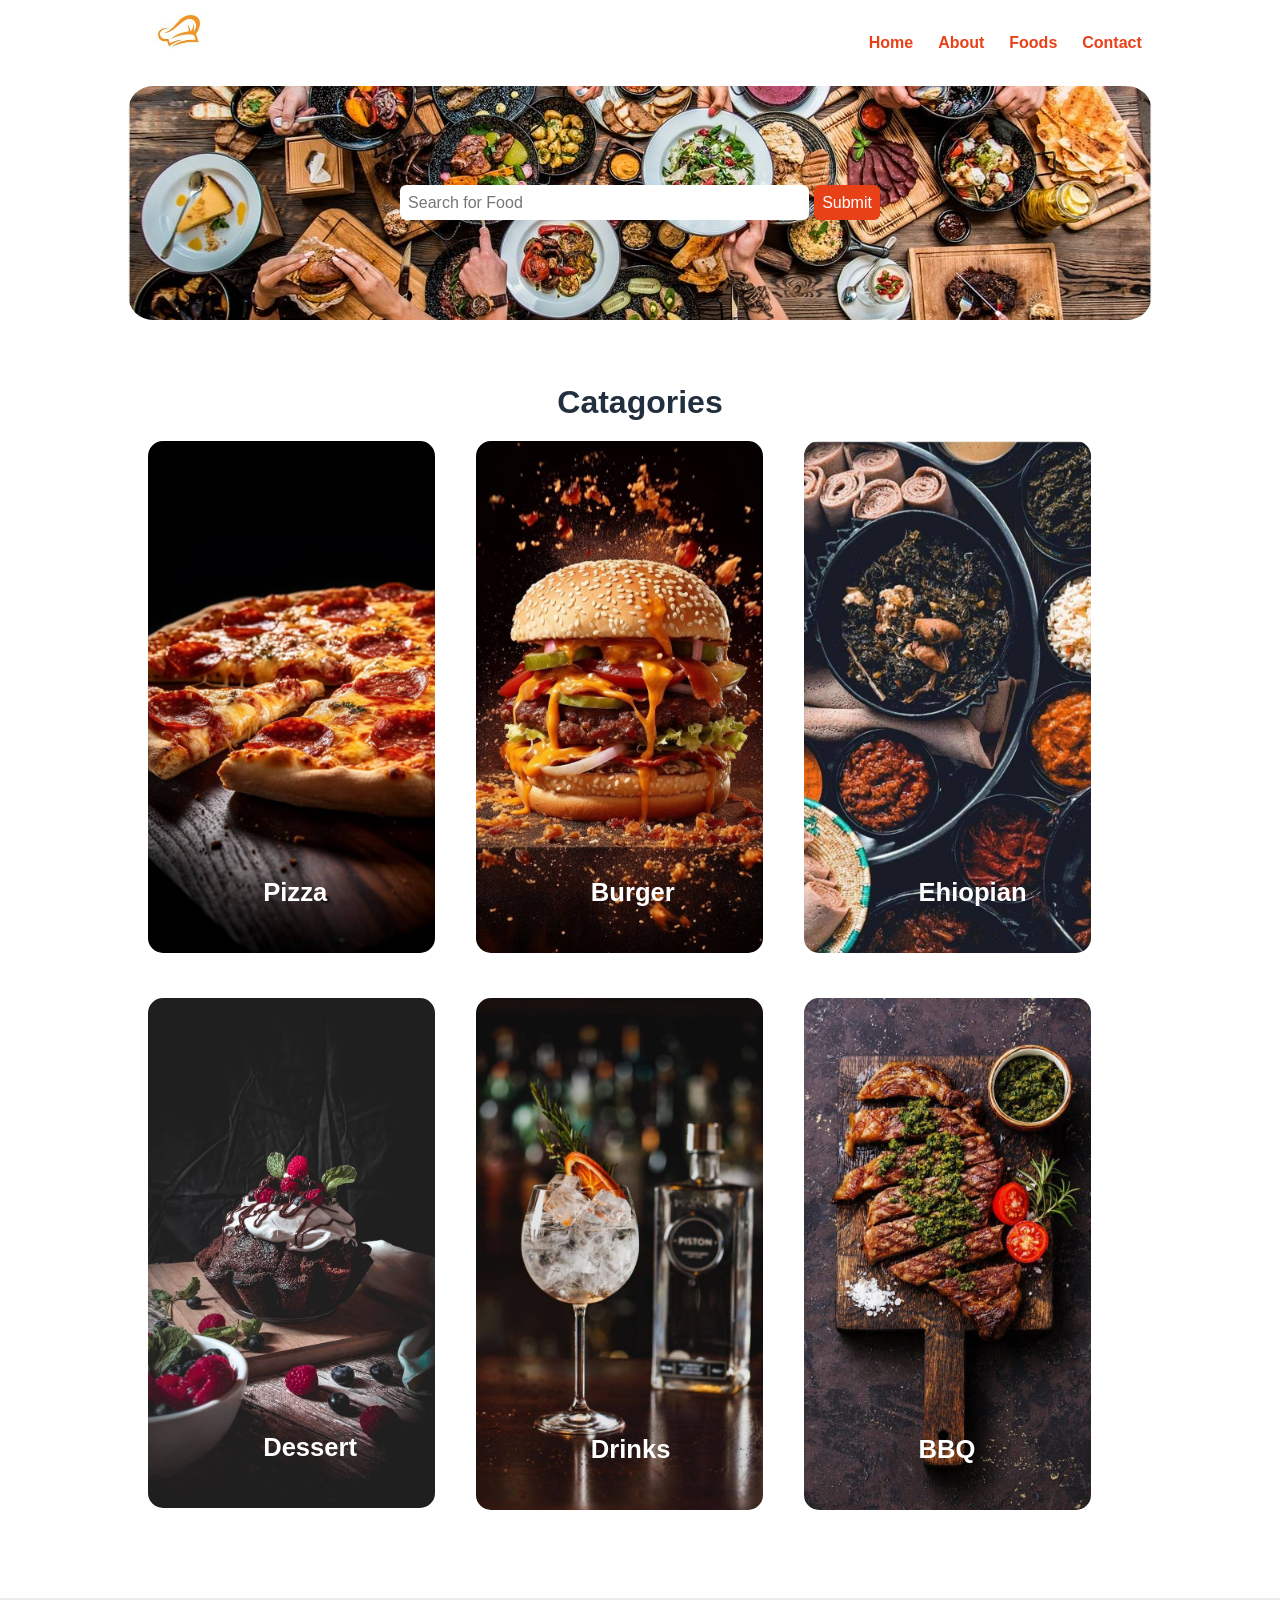
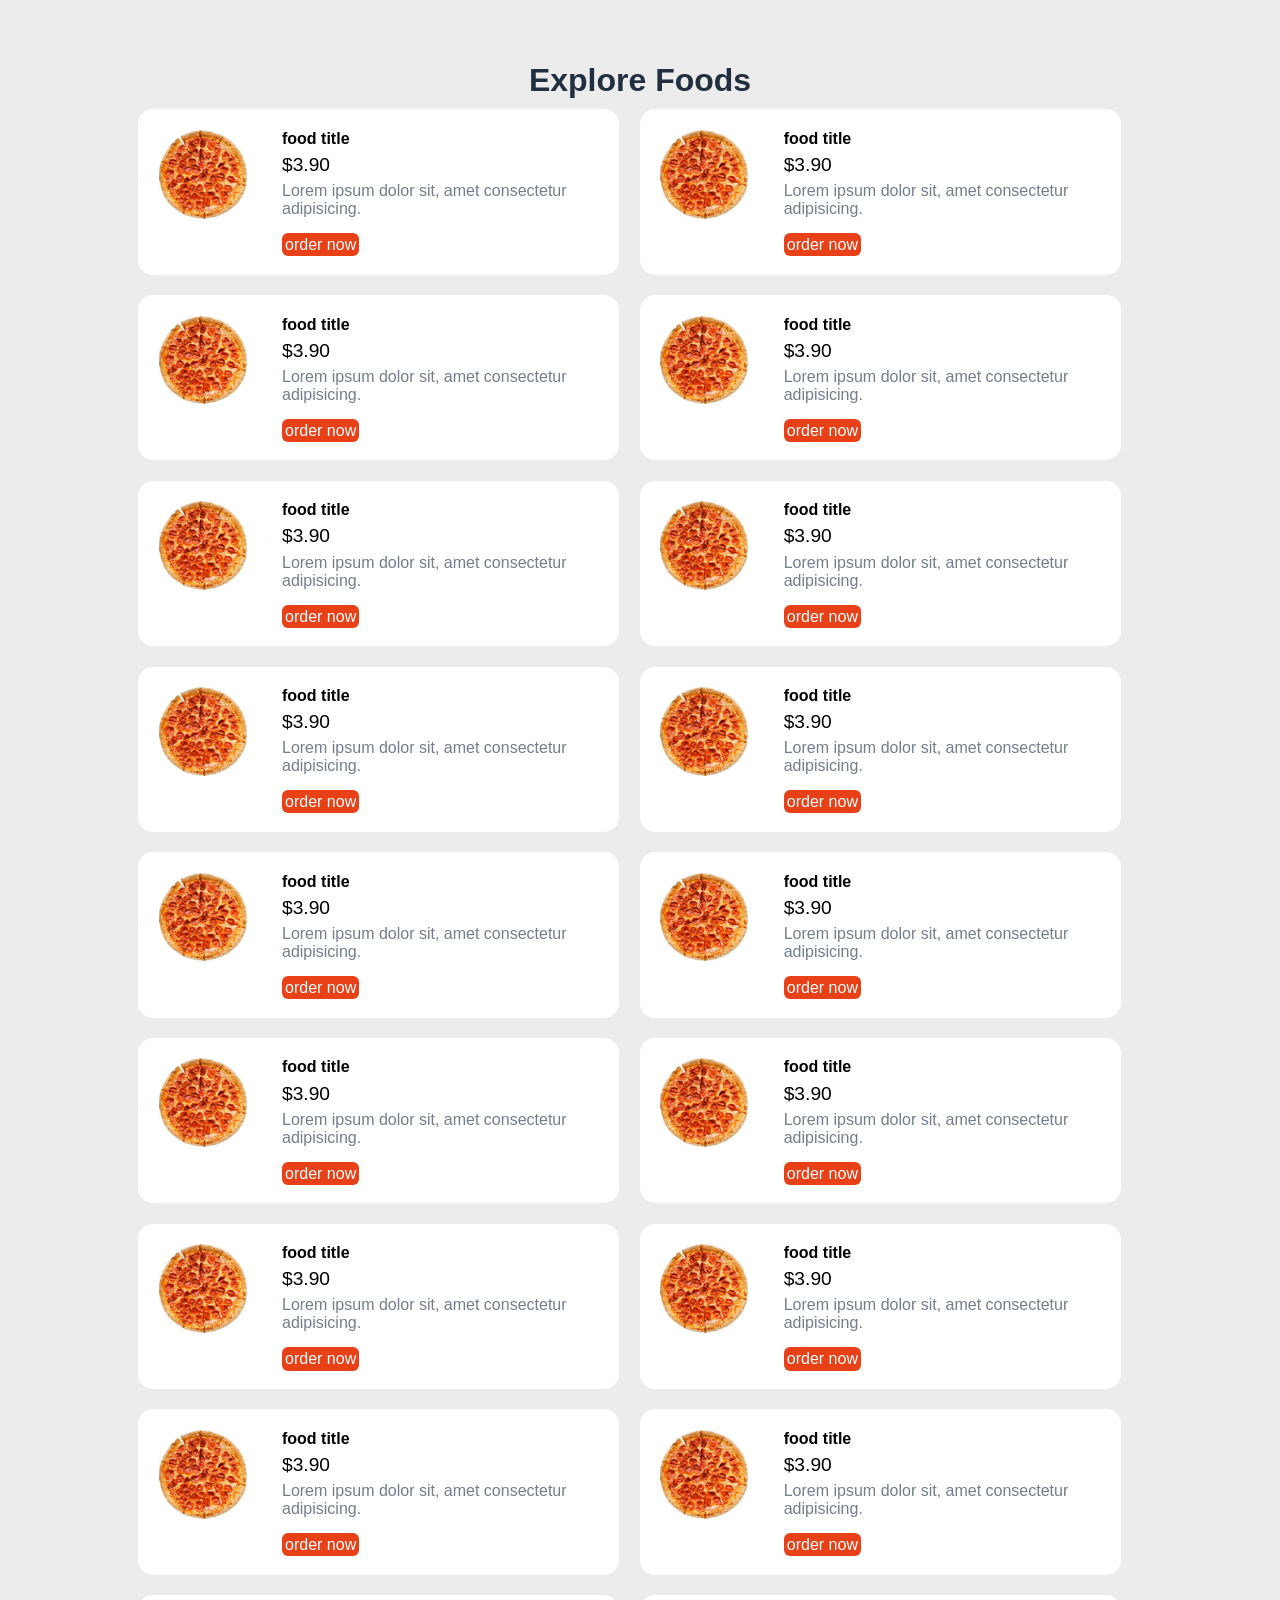
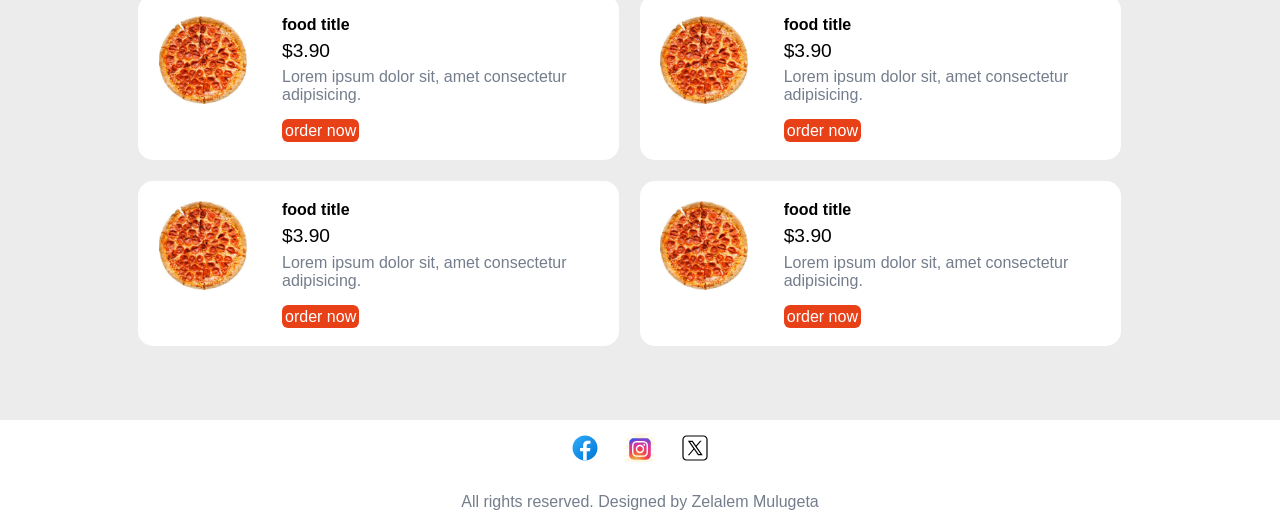
==== index.html @ 49b78ccd "renamed update" ====
<!DOCTYPE html>
<html lang="en">
<head>
  <meta charset="UTF-8">
  <meta name="viewport" content="width=device-width, initial-scale=1.0">
  <title>Restuarant website</title>
  <link rel="stylesheet" href="style.css">
</head>
<body>
  <!--Navbar section stars here-->
    <section class="Navbar">
      <div class="container">
        <div class="logo">
          <img src="images/logo-new.jpg" alt="Restuarant logo" class="img-responsive">
        </div>
        <div class="menu text-right">
          <ul class="ul">
            <li>
              <a href="#">Home</a>
            </li>
            <li>
              <a href="#">About</a>
            </li>
            <li>
              <a href="#">Foods</a>
            </li>
            <li>
              <a href="#">Contact</a>
            </li>
          </ul>
        </div>

        <div class="clear-fix"></div>
      </div>
    </section>
  <!--Navbar section ends here-->




  <!--food search section starts here-->
    <section class="food-search text-center">
      <div class="container"> 
        <form action="">
          <input type="search" name="search" placeholder="Search for Food">
          <input type="submit" name="submit" placeholder="search" class="btn btn-primary">
        </form>
      </div>
    </section>
  <!--food search section ends here-->




  <!--catagories section starts here-->
    <section class="catagories">
      <div class="container">
        <h2 class="text-center">Catagories</h2>
        
        <div class="box-3 float-container">
          <img src="/images/cata-pizza4.jpg" alt="pizza" class="img-responsive img-curve">

          <h3 class="float-text text-white">Pizza</h3>
        </div>

        <div class="box-3 float-container">
          <img src="/images/cata-burger1.jpg" alt="pizza" class="img-responsive img-curve">

          <h3 class="float-text text-white">Burger</h3>
        </div>

        <div class="box-3 float-container">
          <img src="/images/cata-habesha3.jpg" alt="pizza" class="img-responsive img-curve">

          <h3 class="float-text text-white">Ehiopian</h3>
        </div>
        <div class="box-3 float-container">
          <img src="/images/cata-dessert.jpg" alt="pizza" class="img-responsive img-curve">

          <h3 class="float-text text-white">Dessert</h3>
        </div>

        <div class="box-3 float-container">
          <img src="/images/cata-drink4.jpg" alt="pizza" class="img-responsive img-curve">

          <h3 class="float-text text-white">Drinks</h3>
        </div>

        <div class="box-3 float-container">
          <img src="/images/cata-grilled.jpg" alt="pizza" class="img-responsive img-curve">

          <h3 class="float-text text-white">BBQ</h3>
        </div>


        <div class="clear-fix"></div>

      </div>
    </section>
  <!--catagories section ends here-->  
 



  <!--food menu section starts here-->
    <section class="food-menu">
      <div class="container">
        <h2 class="text-center">Explore Foods</h2>

        <div class="food-menu-box">
          <div class="food-menu-img">
            <img src="/images/menupizza1.jpg" alt="peparoni pizza" class="img-responsive img-curve">
          </div>

          <div class="food-menu-description">
            <h4>food title</h4>
            <p class="food-price">$3.90</p>
            <p class="food-detail">Lorem ipsum dolor sit, amet consectetur adipisicing.</p>
            <br>
            

            <a href="#" class="btn btn-primary">order now</a>
          </div>
          <div class="clear-fix"></div>
        </div>

        <div class="food-menu-box">
          <div class="food-menu-img">
            <img src="/images/menupizza1.jpg" alt="peparoni pizza" class="img-responsive img-curve">
          </div>

          <div class="food-menu-description">
            <h4>food title</h4>
            <p class="food-price">$3.90</p>
            <p class="food-detail">Lorem ipsum dolor sit, amet consectetur adipisicing.</p>
            <br>
            

            <a href="#" class="btn btn-primary">order now</a>
          </div>
          <div class="clear-fix"></div>
        </div>

        <div class="food-menu-box">
          <div class="food-menu-img">
            <img src="/images/menupizza1.jpg" alt="peparoni pizza" class="img-responsive img-curve">
          </div>

          <div class="food-menu-description">
            <h4>food title</h4>
            <p class="food-price">$3.90</p>
            <p class="food-detail">Lorem ipsum dolor sit, amet consectetur adipisicing.</p>
            <br>
            

            <a href="#" class="btn btn-primary">order now</a>
          </div>
          <div class="clear-fix"></div>
        </div>

        <div class="food-menu-box">
          <div class="food-menu-img">
            <img src="/images/menupizza1.jpg" alt="peparoni pizza" class="img-responsive img-curve">
          </div>

          <div class="food-menu-description">
            <h4>food title</h4>
            <p class="food-price">$3.90</p>
            <p class="food-detail">Lorem ipsum dolor sit, amet consectetur adipisicing.</p>
            <br>
            

            <a href="#" class="btn btn-primary">order now</a>
          </div>
          <div class="clear-fix"></div>
        </div>


        <div class="food-menu-box">
          <div class="food-menu-img">
            <img src="/images/menupizza1.jpg" alt="peparoni pizza" class="img-responsive img-curve">
          </div>

          <div class="food-menu-description">
            <h4>food title</h4>
            <p class="food-price">$3.90</p>
            <p class="food-detail">Lorem ipsum dolor sit, amet consectetur adipisicing.</p>
            <br>
            

            <a href="#" class="btn btn-primary">order now</a>
          </div>
          <div class="clear-fix"></div>
        </div>

        <div class="food-menu-box">
          <div class="food-menu-img">
            <img src="/images/menupizza1.jpg" alt="peparoni pizza" class="img-responsive img-curve">
          </div>

          <div class="food-menu-description">
            <h4>food title</h4>
            <p class="food-price">$3.90</p>
            <p class="food-detail">Lorem ipsum dolor sit, amet consectetur adipisicing.</p>
            <br>
            

            <a href="#" class="btn btn-primary">order now</a>
          </div>
          <div class="clear-fix"></div>
        </div>

        <div class="food-menu-box">
          <div class="food-menu-img">
            <img src="/images/menupizza1.jpg" alt="peparoni pizza" class="img-responsive img-curve">
          </div>

          <div class="food-menu-description">
            <h4>food title</h4>
            <p class="food-price">$3.90</p>
            <p class="food-detail">Lorem ipsum dolor sit, amet consectetur adipisicing.</p>
            <br>
            

            <a href="#" class="btn btn-primary">order now</a>
          </div>
          <div class="clear-fix"></div>
        </div>

        <div class="food-menu-box">
          <div class="food-menu-img">
            <img src="/images/menupizza1.jpg" alt="peparoni pizza" class="img-responsive img-curve">
          </div>

          <div class="food-menu-description">
            <h4>food title</h4>
            <p class="food-price">$3.90</p>
            <p class="food-detail">Lorem ipsum dolor sit, amet consectetur adipisicing.</p>
            <br>
            

            <a href="#" class="btn btn-primary">order now</a>
          </div>
          <div class="clear-fix"></div>
        </div>

        <div class="food-menu-box">
          <div class="food-menu-img">
            <img src="/images/menupizza1.jpg" alt="peparoni pizza" class="img-responsive img-curve">
          </div>

          <div class="food-menu-description">
            <h4>food title</h4>
            <p class="food-price">$3.90</p>
            <p class="food-detail">Lorem ipsum dolor sit, amet consectetur adipisicing.</p>
            <br>
            

            <a href="#" class="btn btn-primary">order now</a>
          </div>
          <div class="clear-fix"></div>
        </div>

        <div class="food-menu-box">
          <div class="food-menu-img">
            <img src="/images/menupizza1.jpg" alt="peparoni pizza" class="img-responsive img-curve">
          </div>

          <div class="food-menu-description">
            <h4>food title</h4>
            <p class="food-price">$3.90</p>
            <p class="food-detail">Lorem ipsum dolor sit, amet consectetur adipisicing.</p>
            <br>
            

            <a href="#" class="btn btn-primary">order now</a>
          </div>
          <div class="clear-fix"></div>
        </div>

        <div class="food-menu-box">
          <div class="food-menu-img">
            <img src="/images/menupizza1.jpg" alt="peparoni pizza" class="img-responsive img-curve">
          </div>

          <div class="food-menu-description">
            <h4>food title</h4>
            <p class="food-price">$3.90</p>
            <p class="food-detail">Lorem ipsum dolor sit, amet consectetur adipisicing.</p>
            <br>
            

            <a href="#" class="btn btn-primary">order now</a>
          </div>
          <div class="clear-fix"></div>
        </div>

        <div class="food-menu-box">
          <div class="food-menu-img">
            <img src="/images/menupizza1.jpg" alt="peparoni pizza" class="img-responsive img-curve">
          </div>

          <div class="food-menu-description">
            <h4>food title</h4>
            <p class="food-price">$3.90</p>
            <p class="food-detail">Lorem ipsum dolor sit, amet consectetur adipisicing.</p>
            <br>
            

            <a href="#" class="btn btn-primary">order now</a>
          </div>
          <div class="clear-fix"></div>
        </div>

        <div class="food-menu-box">
          <div class="food-menu-img">
            <img src="/images/menupizza1.jpg" alt="peparoni pizza" class="img-responsive img-curve">
          </div>

          <div class="food-menu-description">
            <h4>food title</h4>
            <p class="food-price">$3.90</p>
            <p class="food-detail">Lorem ipsum dolor sit, amet consectetur adipisicing.</p>
            <br>
            

            <a href="#" class="btn btn-primary">order now</a>
          </div>
          <div class="clear-fix"></div>
        </div>

        <div class="food-menu-box">
          <div class="food-menu-img">
            <img src="/images/menupizza1.jpg" alt="peparoni pizza" class="img-responsive img-curve">
          </div>

          <div class="food-menu-description">
            <h4>food title</h4>
            <p class="food-price">$3.90</p>
            <p class="food-detail">Lorem ipsum dolor sit, amet consectetur adipisicing.</p>
            <br>
            

            <a href="#" class="btn btn-primary">order now</a>
          </div>
          <div class="clear-fix"></div>
        </div>

        <div class="food-menu-box">
          <div class="food-menu-img">
            <img src="/images/menupizza1.jpg" alt="peparoni pizza" class="img-responsive img-curve">
          </div>

          <div class="food-menu-description">
            <h4>food title</h4>
            <p class="food-price">$3.90</p>
            <p class="food-detail">Lorem ipsum dolor sit, amet consectetur adipisicing.</p>
            <br>
            

            <a href="#" class="btn btn-primary">order now</a>
          </div>
          <div class="clear-fix"></div>
        </div>

        <div class="food-menu-box">
          <div class="food-menu-img">
            <img src="/images/menupizza1.jpg" alt="peparoni pizza" class="img-responsive img-curve">
          </div>

          <div class="food-menu-description">
            <h4>food title</h4>
            <p class="food-price">$3.90</p>
            <p class="food-detail">Lorem ipsum dolor sit, amet consectetur adipisicing.</p>
            <br>
            

            <a href="#" class="btn btn-primary">order now</a>
          </div>
          <div class="clear-fix"></div>
        </div>

        <div class="food-menu-box">
          <div class="food-menu-img">
            <img src="/images/menupizza1.jpg" alt="peparoni pizza" class="img-responsive img-curve">
          </div>

          <div class="food-menu-description">
            <h4>food title</h4>
            <p class="food-price">$3.90</p>
            <p class="food-detail">Lorem ipsum dolor sit, amet consectetur adipisicing.</p>
            <br>
            

            <a href="#" class="btn btn-primary">order now</a>
          </div>
          <div class="clear-fix"></div>
        </div>

        <div class="food-menu-box">
          <div class="food-menu-img">
            <img src="/images/menupizza1.jpg" alt="peparoni pizza" class="img-responsive img-curve">
          </div>

          <div class="food-menu-description">
            <h4>food title</h4>
            <p class="food-price">$3.90</p>
            <p class="food-detail">Lorem ipsum dolor sit, amet consectetur adipisicing.</p>
            <br>
            

            <a href="#" class="btn btn-primary">order now</a>
          </div>
          <div class="clear-fix"></div>
        </div>

        <div class="food-menu-box">
          <div class="food-menu-img">
            <img src="/images/menupizza1.jpg" alt="peparoni pizza" class="img-responsive img-curve">
          </div>

          <div class="food-menu-description">
            <h4>food title</h4>
            <p class="food-price">$3.90</p>
            <p class="food-detail">Lorem ipsum dolor sit, amet consectetur adipisicing.</p>
            <br>
            

            <a href="#" class="btn btn-primary">order now</a>
          </div>
          <div class="clear-fix"></div>
        </div>

        <div class="food-menu-box">
          <div class="food-menu-img">
            <img src="/images/menupizza1.jpg" alt="peparoni pizza" class="img-responsive img-curve">
          </div>

          <div class="food-menu-description">
            <h4>food title</h4>
            <p class="food-price">$3.90</p>
            <p class="food-detail">Lorem ipsum dolor sit, amet consectetur adipisicing.</p>
            <br>
            

            <a href="#" class="btn btn-primary">order now</a>
          </div>
          <div class="clear-fix"></div>
        </div>

        <div class="clear-fix"></div>
      </div>

      
      
    </section>
  <!--food menu section ends here-->  




  <!--socials section starts here-->
    <section class="socials">
      <div class="container text-center">
        <ul>
          <li>
            <a href="https://www.facebook.com/" target="_blank" ><svg class="social-picture" xmlns="http://www.w3.org/2000/svg" x="0px" y="0px" width="100" height="100" viewBox="0 0 48 48">
              <linearGradient id="Ld6sqrtcxMyckEl6xeDdMa_uLWV5A9vXIPu_gr1" x1="9.993" x2="40.615" y1="9.993" y2="40.615" gradientUnits="userSpaceOnUse"><stop offset="0" stop-color="#2aa4f4"></stop><stop offset="1" stop-color="#007ad9"></stop></linearGradient><path fill="url(#Ld6sqrtcxMyckEl6xeDdMa_uLWV5A9vXIPu_gr1)" d="M24,4C12.954,4,4,12.954,4,24s8.954,20,20,20s20-8.954,20-20S35.046,4,24,4z"></path><path fill="#fff" d="M26.707,29.301h5.176l0.813-5.258h-5.989v-2.874c0-2.184,0.714-4.121,2.757-4.121h3.283V12.46 c-0.577-0.078-1.797-0.248-4.102-0.248c-4.814,0-7.636,2.542-7.636,8.334v3.498H16.06v5.258h4.948v14.452 C21.988,43.9,22.981,44,24,44c0.921,0,1.82-0.084,2.707-0.204V29.301z"></path>
              </svg></a>
          </li>
          <li>
            <a href="https://www.instagram.com/" target="_blank"><svg class="social-picture" xmlns="http://www.w3.org/2000/svg" x="0px" y="0px" width="100" height="100" viewBox="0 0 64 64">
              <radialGradient id="TGwjmZMm2W~B4yrgup6jda_119026_gr1" cx="32" cy="32.5" r="31.259" gradientTransform="matrix(1 0 0 -1 0 64)" gradientUnits="userSpaceOnUse"><stop offset="0" stop-color="#efdcb1"></stop><stop offset="0" stop-color="#f2e0bb"></stop><stop offset=".011" stop-color="#f2e0bc"></stop><stop offset=".362" stop-color="#f9edd2"></stop><stop offset=".699" stop-color="#fef4df"></stop><stop offset="1" stop-color="#fff7e4"></stop></radialGradient><path fill="url(#TGwjmZMm2W~B4yrgup6jda_119026_gr1)" d="M58,54c-1.1,0-2-0.9-2-2s0.9-2,2-2h2.5c1.9,0,3.5-1.6,3.5-3.5S62.4,43,60.5,43H50c-1.4,0-2.5-1.1-2.5-2.5	S48.6,38,50,38h8c1.7,0,3-1.3,3-3s-1.3-3-3-3H42v-6h18c2.3,0,4.2-2,4-4.4c-0.2-2.1-2.1-3.6-4.2-3.6H58c-1.1,0-2-0.9-2-2s0.9-2,2-2	h0.4c1.3,0,2.5-0.9,2.6-2.2c0.2-1.5-1-2.8-2.5-2.8h-14C43.7,9,43,8.3,43,7.5S43.7,6,44.5,6h3.9c1.3,0,2.5-0.9,2.6-2.2	C51.1,2.3,50,1,48.5,1H15.6c-1.3,0-2.5,0.9-2.6,2.2C12.9,4.7,14,6,15.5,6H19c1.1,0,2,0.9,2,2s-0.9,2-2,2H6.2c-2.1,0-4,1.5-4.2,3.6	C1.8,16,3.7,18,6,18h2.5c1.9,0,3.5,1.6,3.5,3.5S10.4,25,8.5,25H5.2c-2.1,0-4,1.5-4.2,3.6C0.8,31,2.7,33,5,33h17v11H6	c-1.7,0-3,1.3-3,3s1.3,3,3,3l0,0c1.1,0,2,0.9,2,2s-0.9,2-2,2H4.2c-2.1,0-4,1.5-4.2,3.6C-0.2,60,1.7,62,4,62h53.8	c2.1,0,4-1.5,4.2-3.6C62.2,56,60.3,54,58,54z"></path><radialGradient id="TGwjmZMm2W~B4yrgup6jdb_119026_gr2" cx="18.51" cy="66.293" r="69.648" gradientTransform="matrix(.6435 -.7654 .5056 .4251 -26.92 52.282)" gradientUnits="userSpaceOnUse"><stop offset=".073" stop-color="#eacc7b"></stop><stop offset=".184" stop-color="#ecaa59"></stop><stop offset=".307" stop-color="#ef802e"></stop><stop offset=".358" stop-color="#ef6d3a"></stop><stop offset=".46" stop-color="#f04b50"></stop><stop offset=".516" stop-color="#f03e58"></stop><stop offset=".689" stop-color="#db359e"></stop><stop offset=".724" stop-color="#ce37a4"></stop><stop offset=".789" stop-color="#ac3cb4"></stop><stop offset=".877" stop-color="#7544cf"></stop><stop offset=".98" stop-color="#2b4ff2"></stop></radialGradient><path fill="url(#TGwjmZMm2W~B4yrgup6jdb_119026_gr2)" d="M45,57H19c-5.5,0-10-4.5-10-10V21c0-5.5,4.5-10,10-10h26c5.5,0,10,4.5,10,10v26C55,52.5,50.5,57,45,57z"></path><path fill="#fff" d="M32,20c4.6,0,5.1,0,6.9,0.1c1.7,0.1,2.6,0.4,3.2,0.6c0.8,0.3,1.4,0.7,2,1.3c0.6,0.6,1,1.2,1.3,2 c0.2,0.6,0.5,1.5,0.6,3.2C46,28.9,46,29.4,46,34s0,5.1-0.1,6.9c-0.1,1.7-0.4,2.6-0.6,3.2c-0.3,0.8-0.7,1.4-1.3,2 c-0.6,0.6-1.2,1-2,1.3c-0.6,0.2-1.5,0.5-3.2,0.6C37.1,48,36.6,48,32,48s-5.1,0-6.9-0.1c-1.7-0.1-2.6-0.4-3.2-0.6 c-0.8-0.3-1.4-0.7-2-1.3c-0.6-0.6-1-1.2-1.3-2c-0.2-0.6-0.5-1.5-0.6-3.2C18,39.1,18,38.6,18,34s0-5.1,0.1-6.9 c0.1-1.7,0.4-2.6,0.6-3.2c0.3-0.8,0.7-1.4,1.3-2c0.6-0.6,1.2-1,2-1.3c0.6-0.2,1.5-0.5,3.2-0.6C26.9,20,27.4,20,32,20 M32,17 c-4.6,0-5.2,0-7,0.1c-1.8,0.1-3,0.4-4.1,0.8c-1.1,0.4-2.1,1-3,2s-1.5,1.9-2,3c-0.4,1.1-0.7,2.3-0.8,4.1C15,28.8,15,29.4,15,34 s0,5.2,0.1,7c0.1,1.8,0.4,3,0.8,4.1c0.4,1.1,1,2.1,2,3c0.9,0.9,1.9,1.5,3,2c1.1,0.4,2.3,0.7,4.1,0.8c1.8,0.1,2.4,0.1,7,0.1 s5.2,0,7-0.1c1.8-0.1,3-0.4,4.1-0.8c1.1-0.4,2.1-1,3-2c0.9-0.9,1.5-1.9,2-3c0.4-1.1,0.7-2.3,0.8-4.1c0.1-1.8,0.1-2.4,0.1-7 s0-5.2-0.1-7c-0.1-1.8-0.4-3-0.8-4.1c-0.4-1.1-1-2.1-2-3s-1.9-1.5-3-2c-1.1-0.4-2.3-0.7-4.1-0.8C37.2,17,36.6,17,32,17L32,17z"></path><path fill="#fff" d="M32,25c-5,0-9,4-9,9s4,9,9,9s9-4,9-9S37,25,32,25z M32,40c-3.3,0-6-2.7-6-6s2.7-6,6-6s6,2.7,6,6S35.3,40,32,40 z"></path><circle cx="41" cy="25" r="2" fill="#fff"></circle>
              </svg></a>
          </li>
          <li>
            <a href="https://twitter.com/" target="_blank"><svg class="social-picture" xmlns="http://www.w3.org/2000/svg" x="0px" y="0px" width="100" height="100" viewBox="0 0 50 50">
              <path d="M 11 4 C 7.1456661 4 4 7.1456661 4 11 L 4 39 C 4 42.854334 7.1456661 46 11 46 L 39 46 C 42.854334 46 46 42.854334 46 39 L 46 11 C 46 7.1456661 42.854334 4 39 4 L 11 4 z M 11 6 L 39 6 C 41.773666 6 44 8.2263339 44 11 L 44 39 C 44 41.773666 41.773666 44 39 44 L 11 44 C 8.2263339 44 6 41.773666 6 39 L 6 11 C 6 8.2263339 8.2263339 6 11 6 z M 13.085938 13 L 22.308594 26.103516 L 13 37 L 15.5 37 L 23.4375 27.707031 L 29.976562 37 L 37.914062 37 L 27.789062 22.613281 L 36 13 L 33.5 13 L 26.660156 21.009766 L 21.023438 13 L 13.085938 13 z M 16.914062 15 L 19.978516 15 L 34.085938 35 L 31.021484 35 L 16.914062 15 z"></path>
              </svg></a>
          </li>
        </ul>
      </div>
    </section>
  <!--socials section ends here-->





  <!--footer section starts here-->
    <section class="footer">
      <div class="container text-center food-detail">
        <p>All rights reserved. Designed by Zelalem Mulugeta</p>
      </div>  
   </section>
  <!--footer section ends here-->  



</body>
</html>
---- style.css ----
/*
  Author: Zelalem Mulugeta;
  Theme: Restuarant Food Ordedr;
*/
*{
  margin: 0 0;
  padding: 0 0;
  font-family: Arial, Helvetica, sans-serif;
}

.container {
  width: 80%;
  margin: 0 auto;
  padding: 1%;
}

.clear-fix {
  clear: both;
  float: none;
}
a {
color: #e84118;
text-decoration: none;
}
a:hover {
  color: #c23616;
}
.text-center {
  text-align: center;
}
.btn {
  padding: 1%;
  border: none;
  font-size: 1rem;
  border-radius: 6px;
}
.btn-primary {
  background-color: #e84118;
  color: white;
  cursor: pointer;
}
.btn-primary:hover {
  background-color: #c23616;
  color: white;
}
h2 {
  color: #222f3e;
  font-size: 2rem;
}
h3 {
  font-size: 1.6rem;
}

.text-white {
  color: white;
}
.img-curve {
  border-radius: 15px;
}


/* CSS OF NAV BAR SECTION */

.logo {
  width: 10%;
  float: left;
}
.img-responsive {
  width: 100%;
}

.text-right {
  text-align: right;
}

.menu ul {
  list-style-type: none;
}

.menu ul li {
  display: inline;
  padding: 1%;
  font-weight: bold;
}

.menu {
  line-height: 60px;
}
.float-container {
  position:  relative;
}
.float-text {
  position: absolute;
  left: 40%;
  bottom: 50px;
}


/*CSS FOR FOOD SEARCH SECTION */

.food-search {
  background-image: url(images/search\ background.jpeg);
  padding:7% 0;
  background-size: cover;
  background-repeat: no-repeat;
  background-position: center;
  width: 80%;
  margin-left: 10%;
  margin-right: 10%;
  border-radius: 25px;
}
.food-search input[type="search"] {
  width: 50%;
  padding: 1%;
  font-size: 1rem;
  border: none;
  border-radius: 6px;
}

/* CSS FOR CATAGORIEES */

.catagories {
  padding: 4% 0;
}

.box-3{
  width: 28%;
  float: left;
  margin: 2%;
}

/* CSS FOR FOOD MENU */
.food-menu {
  background-color: #ececec;
  padding: 4% 0;
}
.food-menu-box {
  width: 43%;
  margin: 1%;
  float: left;
  padding: 2%;
  background-color: white;
  border-radius: 15px;
}

.food-menu-img {
  width: 20%;
  float: left;
}

.food-menu-description {
  width: 70%;
  float: left;
  margin-left: 8%;
}

.food-price {
  font-size: 1.2rem;
  margin: 2% 0;
}

.food-detail {
  font-size: 1rem;
  color: #747d8c;
}

/* CSS FOR SOCIAL */

.socials ul {
  list-style-type: none;
}
.socials ul li {
  display: inline;
  padding: 1%;
}

.social-picture {
  width: 30px;
  height: 30px;
}
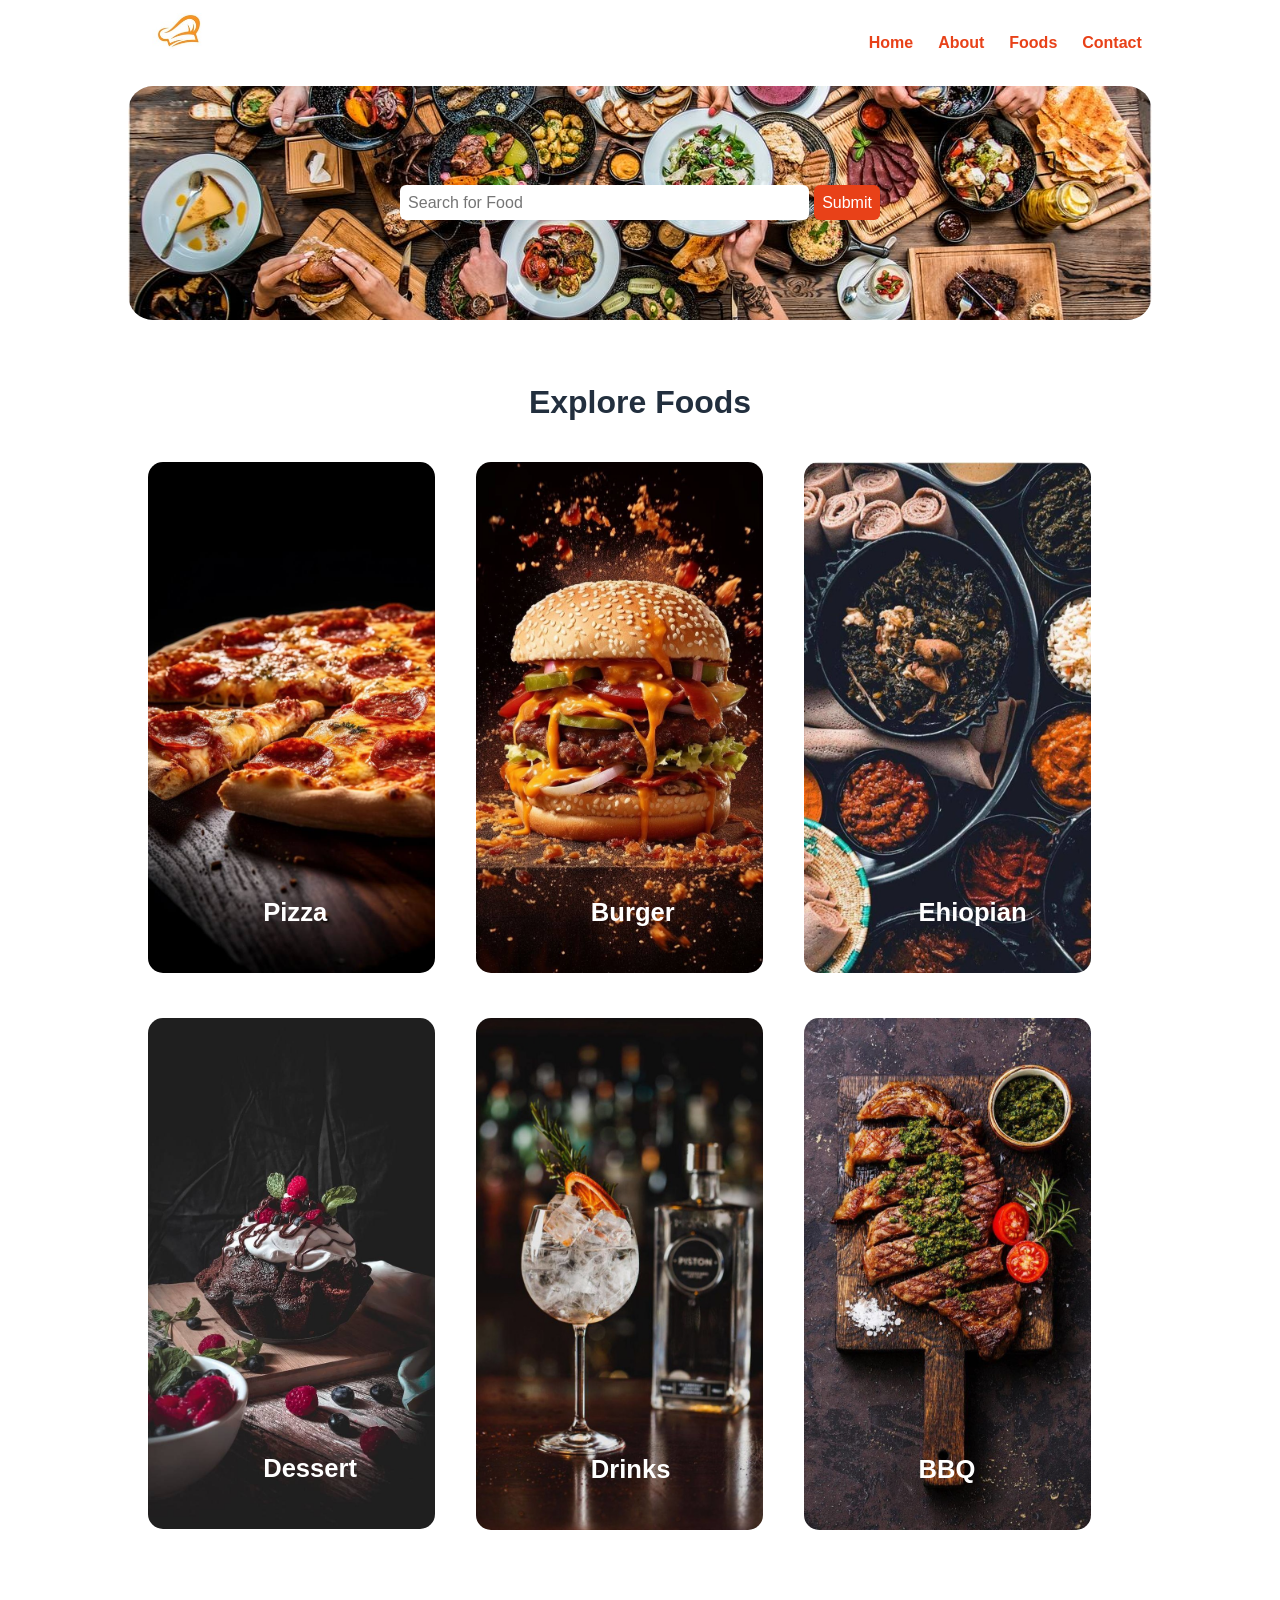
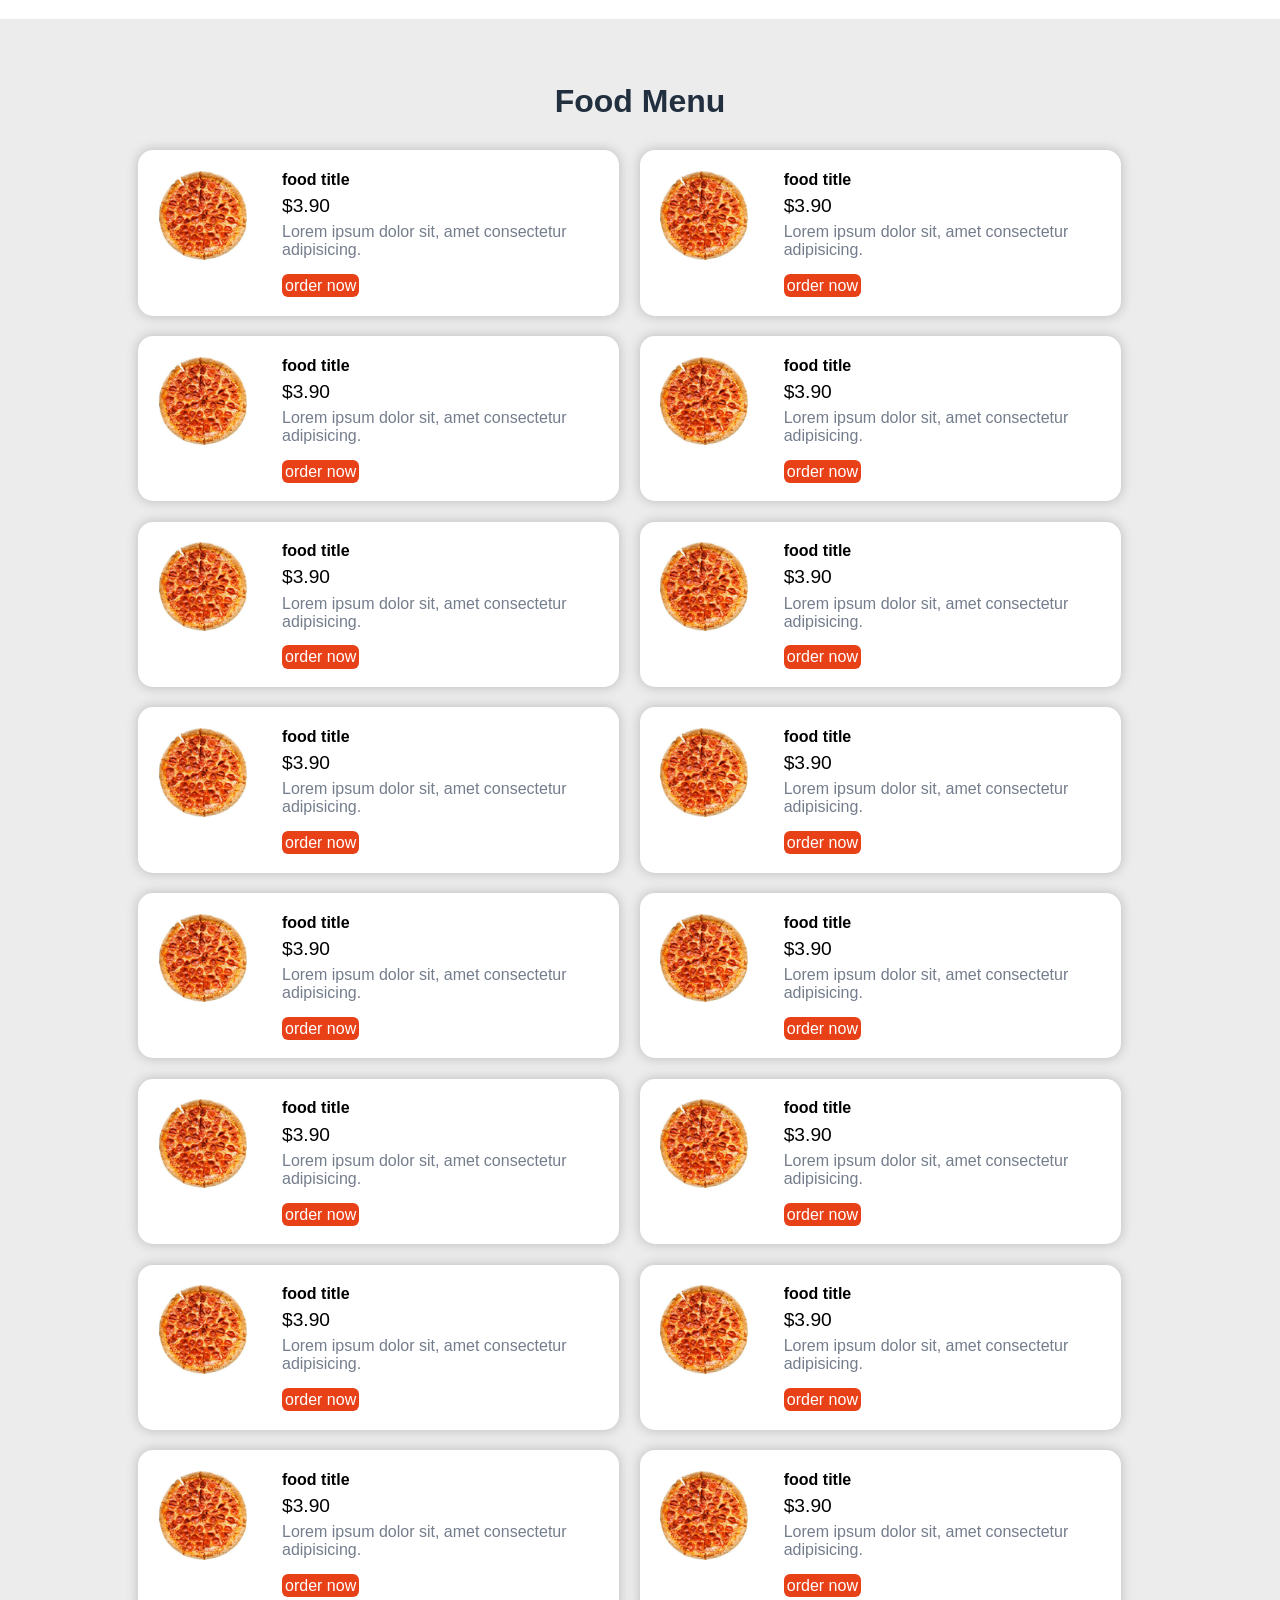
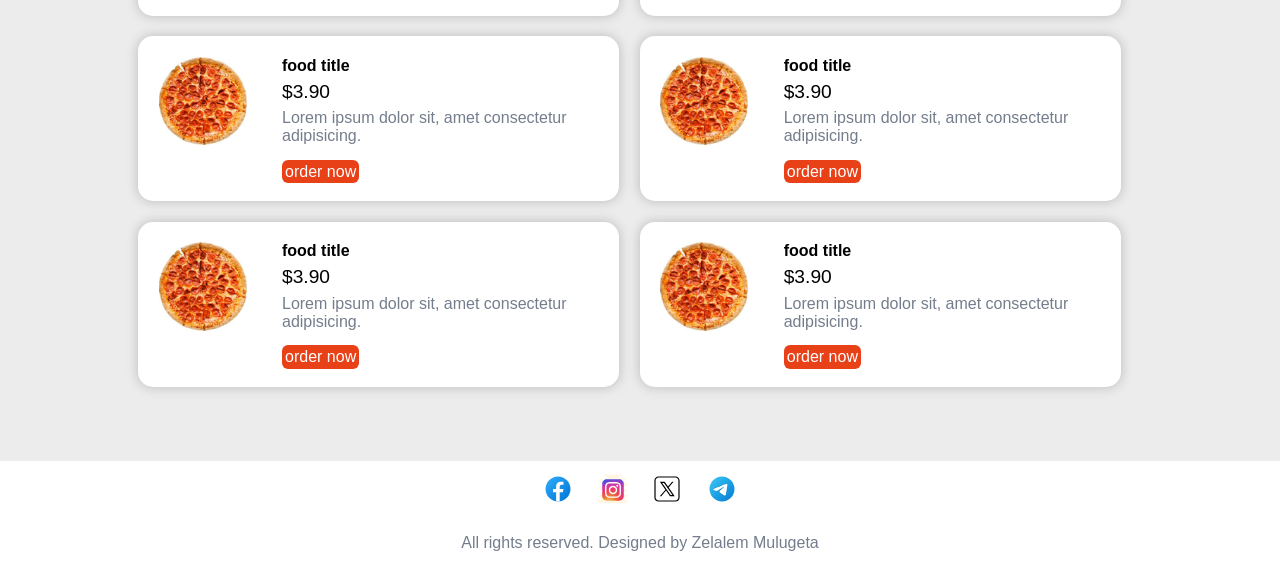
==== commit 04ed4901: "update update" ====
--- a/index.html
+++ b/index.html
@@ -55,7 +55,7 @@
   <!--catagories section starts here-->
     <section class="catagories">
       <div class="container">
-        <h2 class="text-center">Catagories</h2>
+        <h2 class="text-center">Explore Foods</h2>
         
         <div class="box-3 float-container">
           <img src="/images/cata-pizza4.jpg" alt="pizza" class="img-responsive img-curve">
@@ -105,7 +105,7 @@
   <!--food menu section starts here-->
     <section class="food-menu">
       <div class="container">
-        <h2 class="text-center">Explore Foods</h2>
+        <h2 class="text-center">Food Menu</h2>
 
         <div class="food-menu-box">
           <div class="food-menu-img">
@@ -478,6 +478,11 @@
               <path d="M 11 4 C 7.1456661 4 4 7.1456661 4 11 L 4 39 C 4 42.854334 7.1456661 46 11 46 L 39 46 C 42.854334 46 46 42.854334 46 39 L 46 11 C 46 7.1456661 42.854334 4 39 4 L 11 4 z M 11 6 L 39 6 C 41.773666 6 44 8.2263339 44 11 L 44 39 C 44 41.773666 41.773666 44 39 44 L 11 44 C 8.2263339 44 6 41.773666 6 39 L 6 11 C 6 8.2263339 8.2263339 6 11 6 z M 13.085938 13 L 22.308594 26.103516 L 13 37 L 15.5 37 L 23.4375 27.707031 L 29.976562 37 L 37.914062 37 L 27.789062 22.613281 L 36 13 L 33.5 13 L 26.660156 21.009766 L 21.023438 13 L 13.085938 13 z M 16.914062 15 L 19.978516 15 L 34.085938 35 L 31.021484 35 L 16.914062 15 z"></path>
               </svg></a>
           </li>
+          <li>
+            <a href="https://telegram.org/" target="_blank"><svg class="social-picture"  xmlns="http://www.w3.org/2000/svg" x="0px" y="0px" width="100" height="100" viewBox="0 0 48 48">
+              <linearGradient id="BiF7D16UlC0RZ_VqXJHnXa_oWiuH0jFiU0R_gr1" x1="9.858" x2="38.142" y1="9.858" y2="38.142" gradientUnits="userSpaceOnUse"><stop offset="0" stop-color="#33bef0"></stop><stop offset="1" stop-color="#0a85d9"></stop></linearGradient><path fill="url(#BiF7D16UlC0RZ_VqXJHnXa_oWiuH0jFiU0R_gr1)" d="M44,24c0,11.045-8.955,20-20,20S4,35.045,4,24S12.955,4,24,4S44,12.955,44,24z"></path><path d="M10.119,23.466c8.155-3.695,17.733-7.704,19.208-8.284c3.252-1.279,4.67,0.028,4.448,2.113	c-0.273,2.555-1.567,9.99-2.363,15.317c-0.466,3.117-2.154,4.072-4.059,2.863c-1.445-0.917-6.413-4.17-7.72-5.282	c-0.891-0.758-1.512-1.608-0.88-2.474c0.185-0.253,0.658-0.763,0.921-1.017c1.319-1.278,1.141-1.553-0.454-0.412	c-0.19,0.136-1.292,0.935-1.745,1.237c-1.11,0.74-2.131,0.78-3.862,0.192c-1.416-0.481-2.776-0.852-3.634-1.223	C8.794,25.983,8.34,24.272,10.119,23.466z" opacity=".05"></path><path d="M10.836,23.591c7.572-3.385,16.884-7.264,18.246-7.813c3.264-1.318,4.465-0.536,4.114,2.011	c-0.326,2.358-1.483,9.654-2.294,14.545c-0.478,2.879-1.874,3.513-3.692,2.337c-1.139-0.734-5.723-3.754-6.835-4.633	c-0.86-0.679-1.751-1.463-0.71-2.598c0.348-0.379,2.27-2.234,3.707-3.614c0.833-0.801,0.536-1.196-0.469-0.508	c-1.843,1.263-4.858,3.262-5.396,3.625c-1.025,0.69-1.988,0.856-3.664,0.329c-1.321-0.416-2.597-0.819-3.262-1.078	C9.095,25.618,9.075,24.378,10.836,23.591z" opacity=".07"></path><path fill="#fff" d="M11.553,23.717c6.99-3.075,16.035-6.824,17.284-7.343c3.275-1.358,4.28-1.098,3.779,1.91	c-0.36,2.162-1.398,9.319-2.226,13.774c-0.491,2.642-1.593,2.955-3.325,1.812c-0.833-0.55-5.038-3.331-5.951-3.984	c-0.833-0.595-1.982-1.311-0.541-2.721c0.513-0.502,3.874-3.712,6.493-6.21c0.343-0.328-0.088-0.867-0.484-0.604	c-3.53,2.341-8.424,5.59-9.047,6.013c-0.941,0.639-1.845,0.932-3.467,0.466c-1.226-0.352-2.423-0.772-2.889-0.932	C9.384,25.282,9.81,24.484,11.553,23.717z"></path>
+              </svg></a>
+          </li>
         </ul>
       </div>
     </section>
--- a/style.css
+++ b/style.css
@@ -46,6 +46,7 @@
 h2 {
   color: #222f3e;
   font-size: 2rem;
+  margin-bottom: 2%;
 }
 h3 {
   font-size: 1.6rem;
@@ -141,6 +142,7 @@
   padding: 2%;
   background-color: white;
   border-radius: 15px;
+  box-shadow: 0px 0px 11px 1px rgb(194, 193, 193);
 }
 
 .food-menu-img {
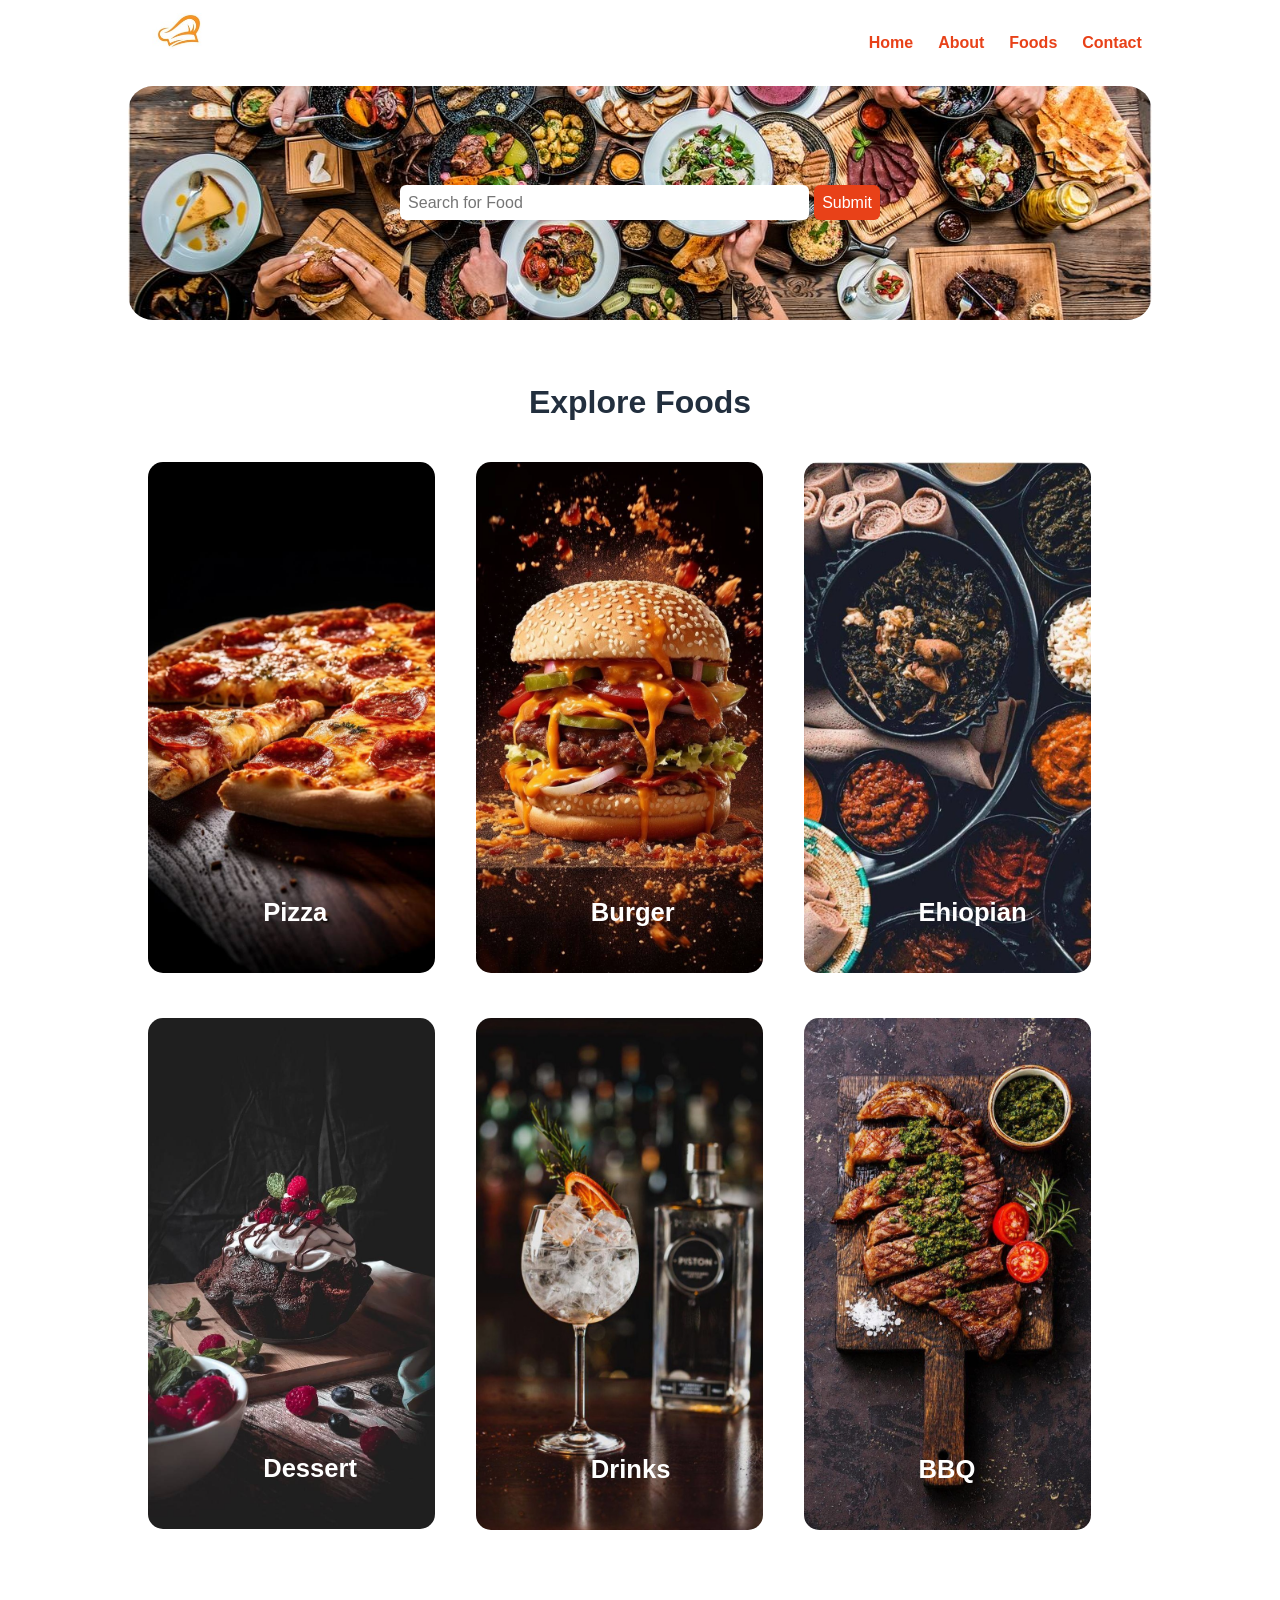
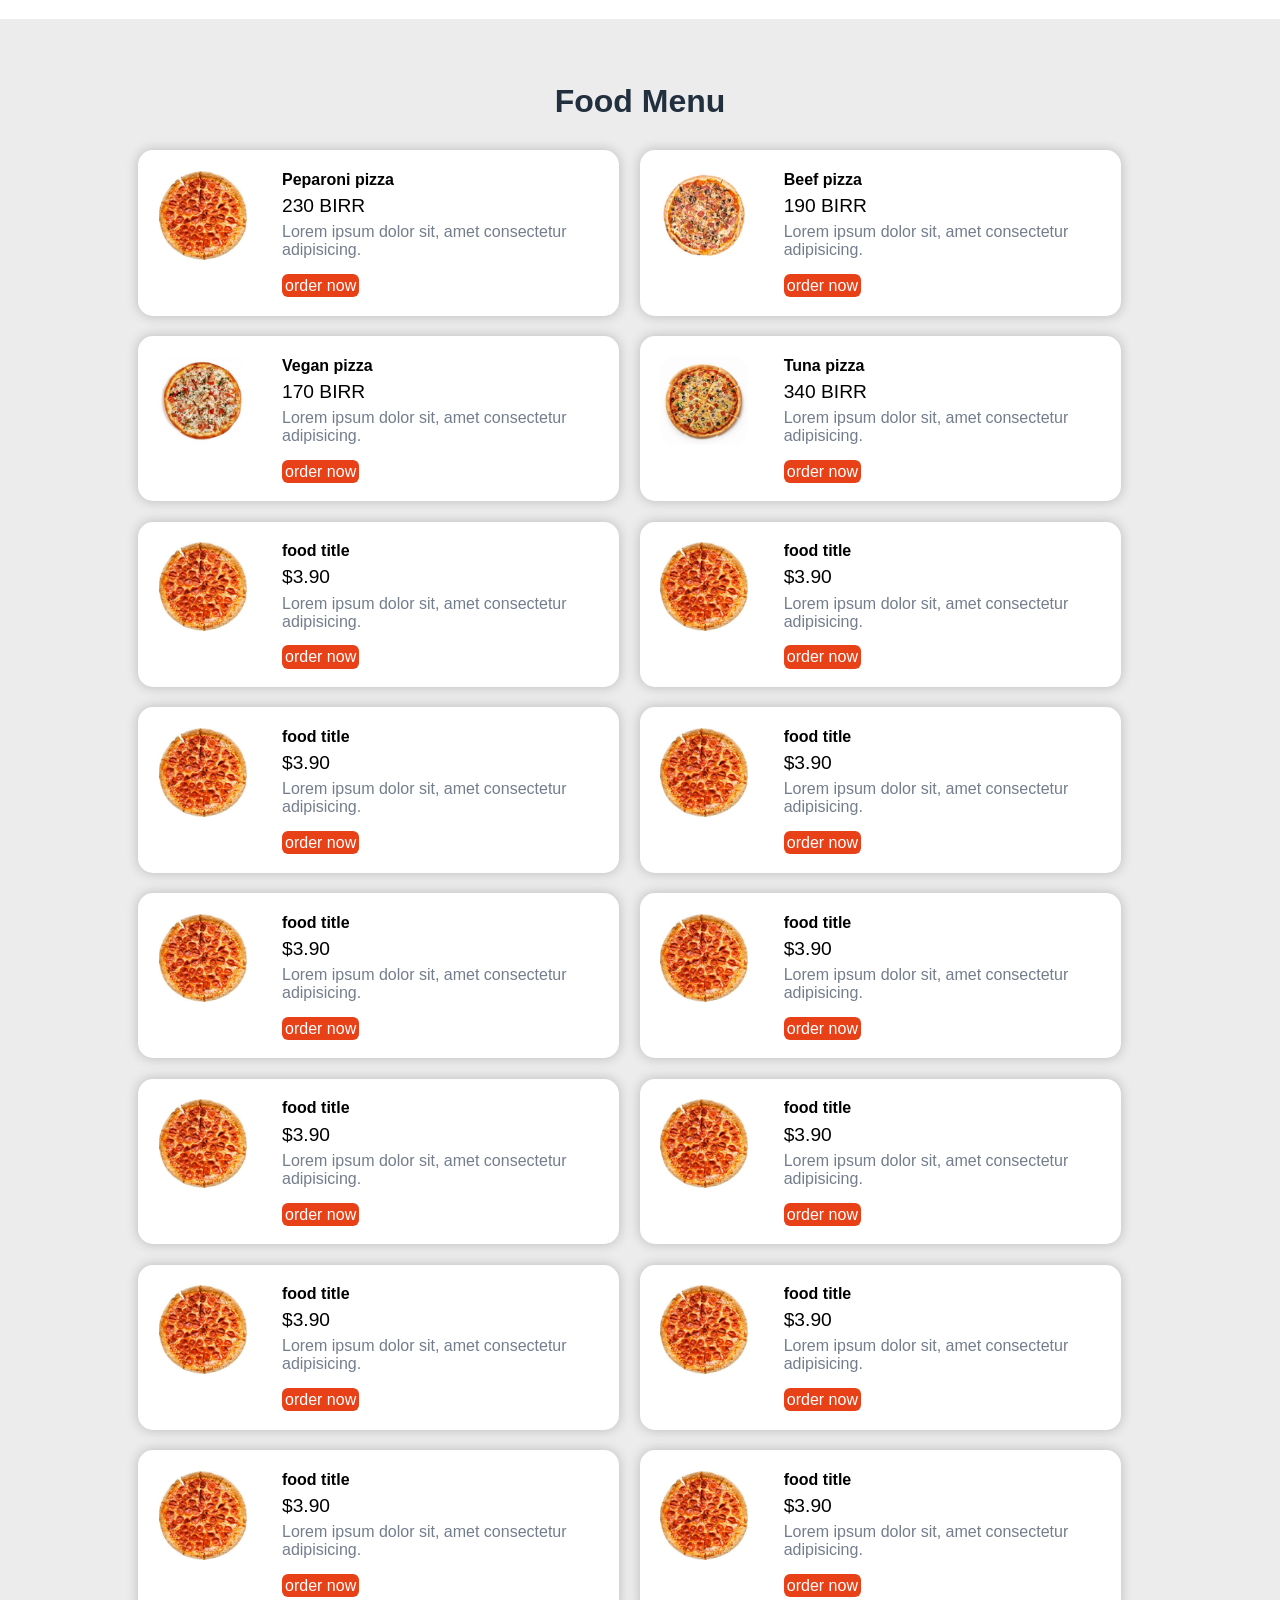
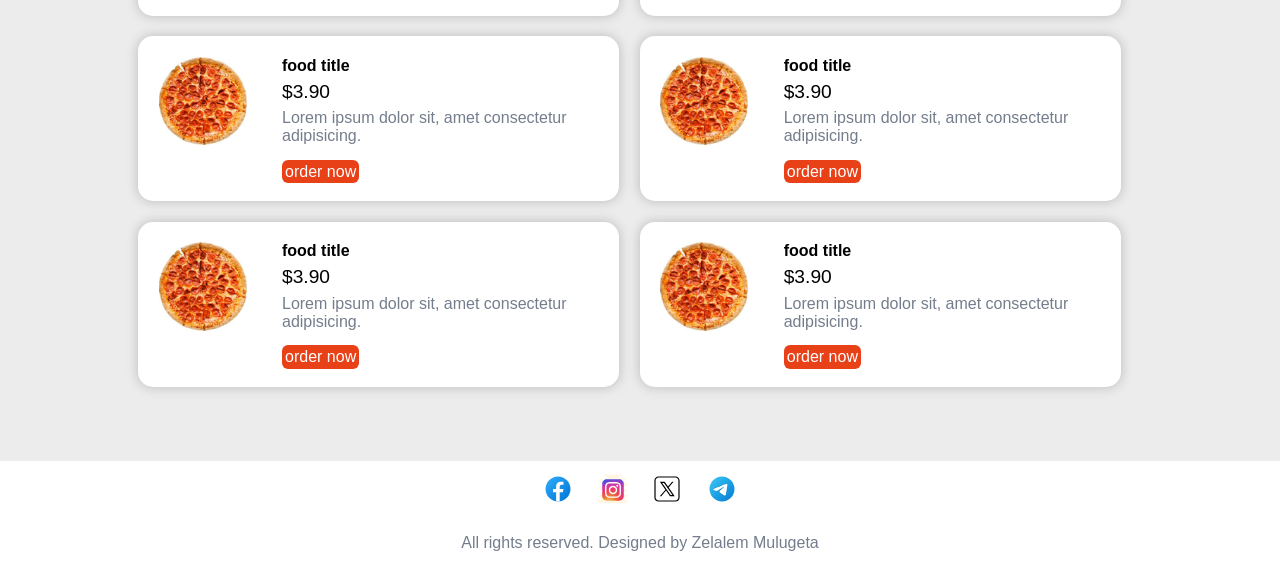
==== commit 9db1ebfe: "update 4 changed" ====
--- a/index.html
+++ b/index.html
@@ -113,59 +113,59 @@
           </div>
 
           <div class="food-menu-description">
-            <h4>food title</h4>
-            <p class="food-price">$3.90</p>
-            <p class="food-detail">Lorem ipsum dolor sit, amet consectetur adipisicing.</p>
-            <br>
-            
-
-            <a href="#" class="btn btn-primary">order now</a>
-          </div>
-          <div class="clear-fix"></div>
-        </div>
-
-        <div class="food-menu-box">
-          <div class="food-menu-img">
-            <img src="/images/menupizza1.jpg" alt="peparoni pizza" class="img-responsive img-curve">
-          </div>
-
-          <div class="food-menu-description">
-            <h4>food title</h4>
-            <p class="food-price">$3.90</p>
-            <p class="food-detail">Lorem ipsum dolor sit, amet consectetur adipisicing.</p>
-            <br>
-            
-
-            <a href="#" class="btn btn-primary">order now</a>
-          </div>
-          <div class="clear-fix"></div>
-        </div>
-
-        <div class="food-menu-box">
-          <div class="food-menu-img">
-            <img src="/images/menupizza1.jpg" alt="peparoni pizza" class="img-responsive img-curve">
-          </div>
-
-          <div class="food-menu-description">
-            <h4>food title</h4>
-            <p class="food-price">$3.90</p>
-            <p class="food-detail">Lorem ipsum dolor sit, amet consectetur adipisicing.</p>
-            <br>
-            
-
-            <a href="#" class="btn btn-primary">order now</a>
-          </div>
-          <div class="clear-fix"></div>
-        </div>
-
-        <div class="food-menu-box">
-          <div class="food-menu-img">
-            <img src="/images/menupizza1.jpg" alt="peparoni pizza" class="img-responsive img-curve">
-          </div>
-
-          <div class="food-menu-description">
-            <h4>food title</h4>
-            <p class="food-price">$3.90</p>
+            <h4>Peparoni pizza</h4>
+            <p class="food-price">230 BIRR</p>
+            <p class="food-detail">Lorem ipsum dolor sit, amet consectetur adipisicing.</p>
+            <br>
+            
+
+            <a href="#" class="btn btn-primary">order now</a>
+          </div>
+          <div class="clear-fix"></div>
+        </div>
+
+        <div class="food-menu-box">
+          <div class="food-menu-img">
+            <img src="/images/beef-pizza.jpg" alt="beef pizza" class="img-responsive img-curve">
+          </div>
+
+          <div class="food-menu-description">
+            <h4>Beef pizza</h4>
+            <p class="food-price">190 BIRR</p>
+            <p class="food-detail">Lorem ipsum dolor sit, amet consectetur adipisicing.</p>
+            <br>
+            
+
+            <a href="#" class="btn btn-primary">order now</a>
+          </div>
+          <div class="clear-fix"></div>
+        </div>
+
+        <div class="food-menu-box">
+          <div class="food-menu-img">
+            <img src="/images/Vegan-pizza.jpg" alt="Vegan pizza" class="img-responsive img-curve">
+          </div>
+
+          <div class="food-menu-description">
+            <h4>Vegan pizza</h4>
+            <p class="food-price">170 BIRR</p>
+            <p class="food-detail">Lorem ipsum dolor sit, amet consectetur adipisicing.</p>
+            <br>
+            
+
+            <a href="#" class="btn btn-primary">order now</a>
+          </div>
+          <div class="clear-fix"></div>
+        </div>
+
+        <div class="food-menu-box">
+          <div class="food-menu-img">
+            <img src="/images/tuna-pizza.jpg" alt="large pizza" class="img-responsive img-curve">
+          </div>
+
+          <div class="food-menu-description">
+            <h4>Tuna pizza</h4>
+            <p class="food-price">340 BIRR</p>
             <p class="food-detail">Lorem ipsum dolor sit, amet consectetur adipisicing.</p>
             <br>
             
--- a/style.css
+++ b/style.css
@@ -43,6 +43,11 @@
   background-color: #c23616;
   color: white;
 }
+
+.btn-primary:active{
+  background-color: green;
+}
+
 h2 {
   color: #222f3e;
   font-size: 2rem;
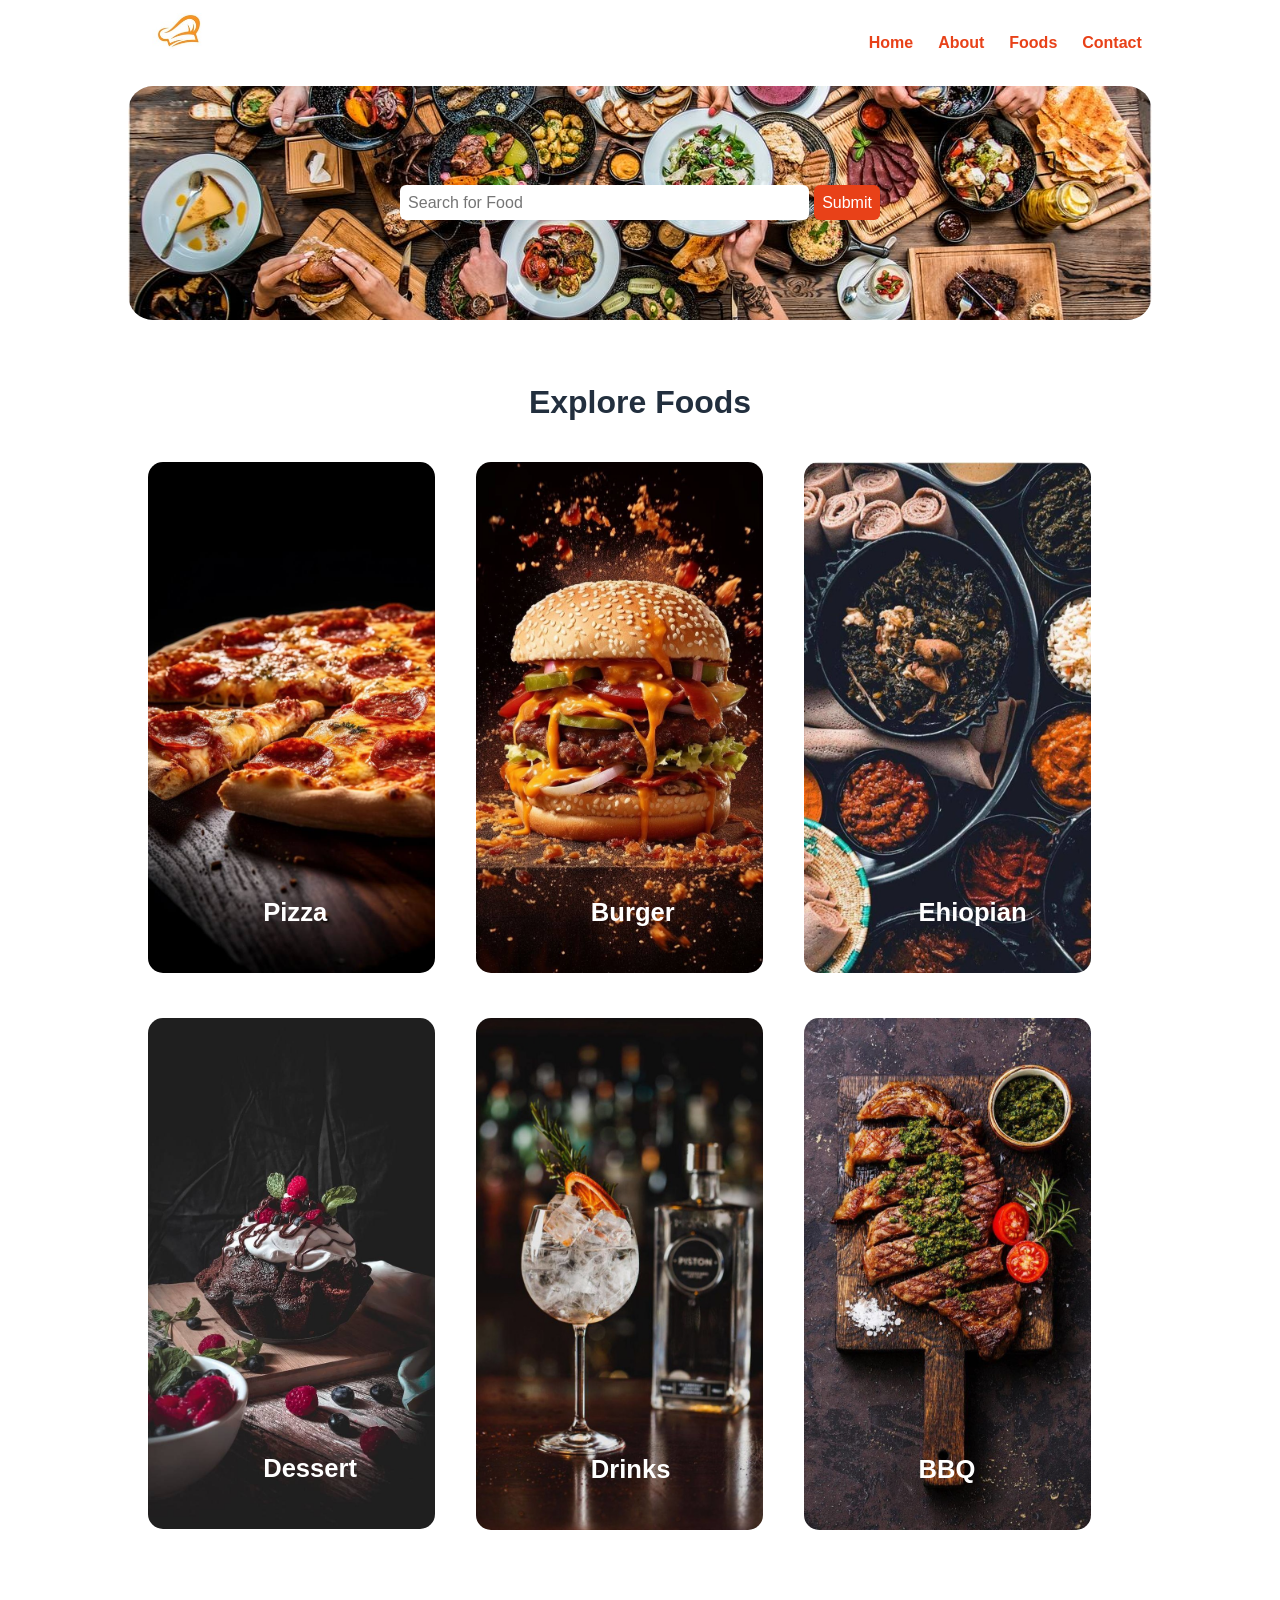
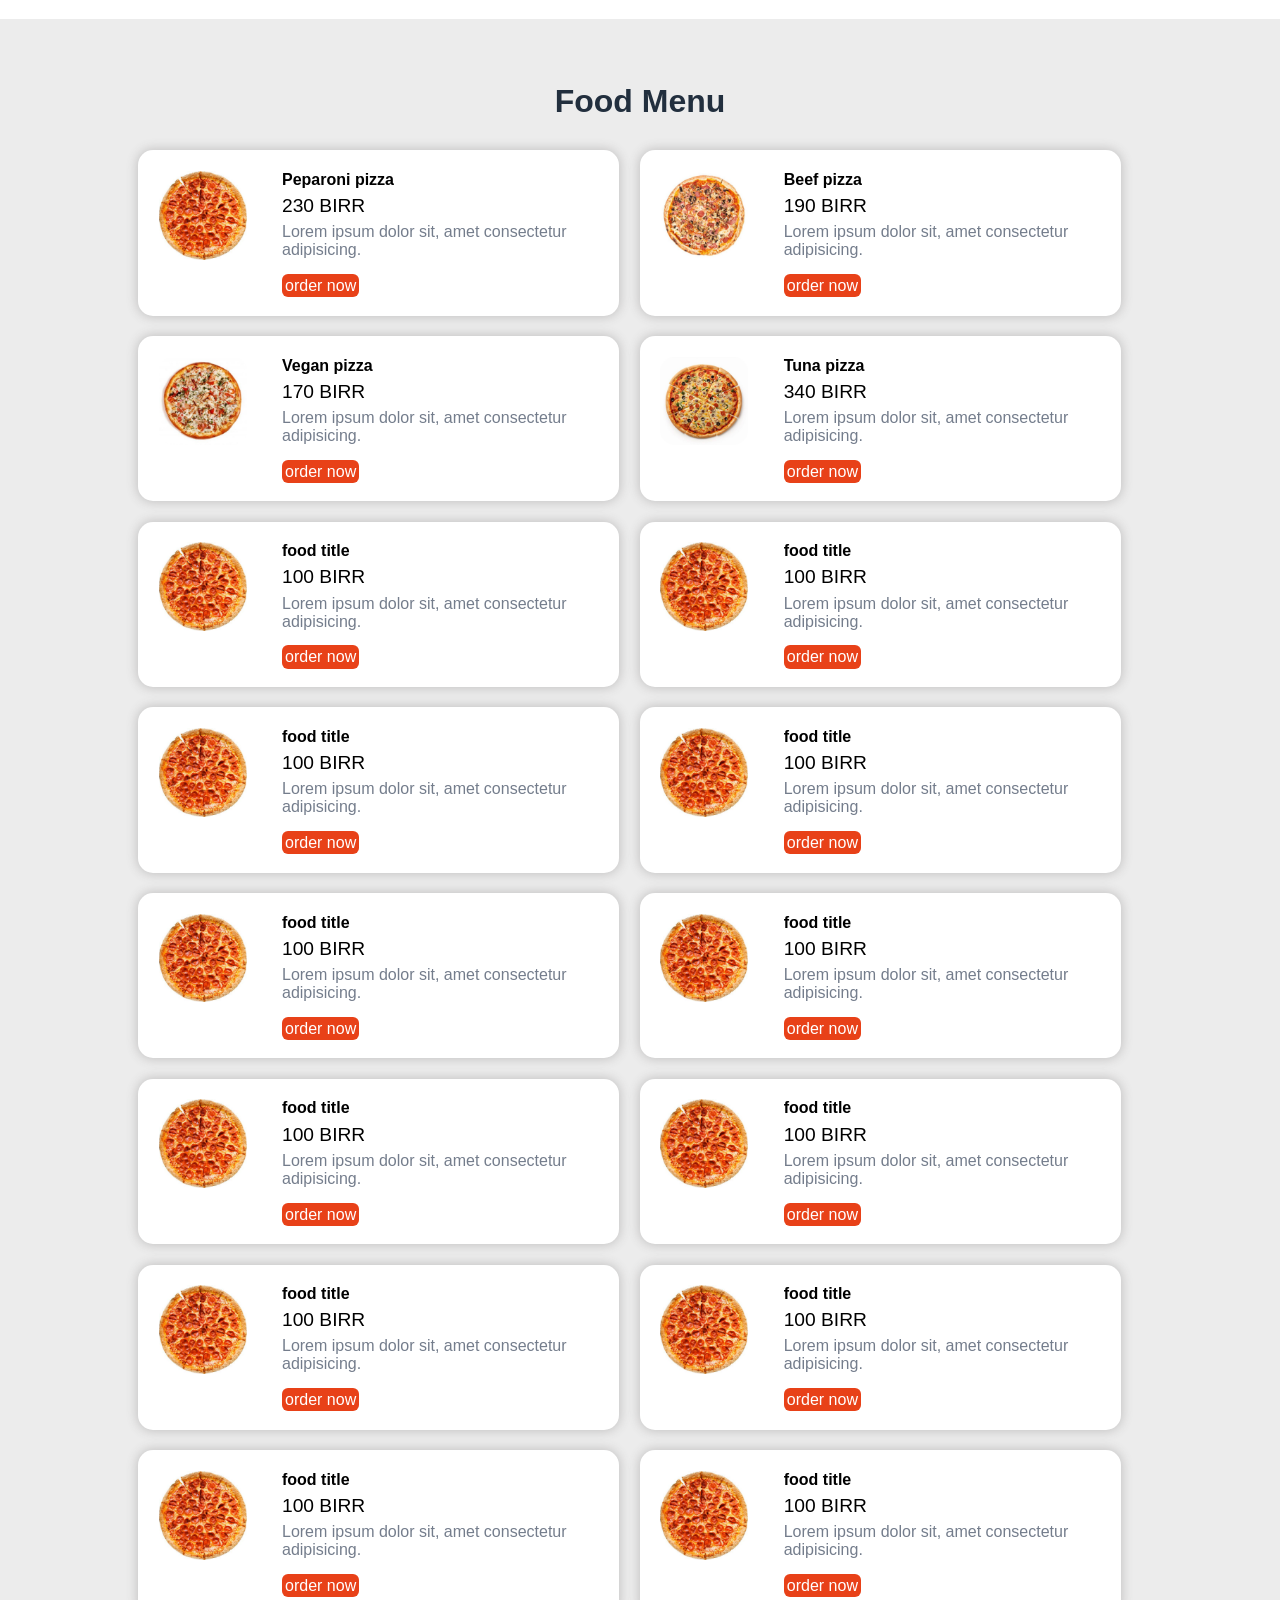
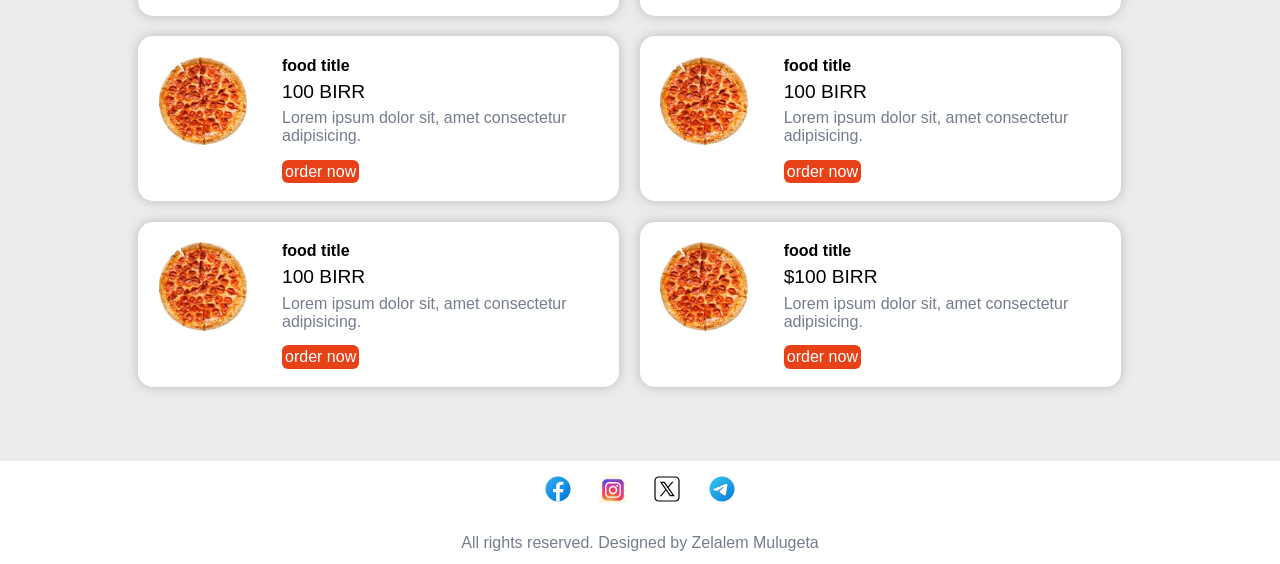
==== commit 0ffc87d9: "update money change" ====
--- a/index.html
+++ b/index.html
@@ -183,262 +183,262 @@
 
           <div class="food-menu-description">
             <h4>food title</h4>
-            <p class="food-price">$3.90</p>
-            <p class="food-detail">Lorem ipsum dolor sit, amet consectetur adipisicing.</p>
-            <br>
-            
-
-            <a href="#" class="btn btn-primary">order now</a>
-          </div>
-          <div class="clear-fix"></div>
-        </div>
-
-        <div class="food-menu-box">
-          <div class="food-menu-img">
-            <img src="/images/menupizza1.jpg" alt="peparoni pizza" class="img-responsive img-curve">
-          </div>
-
-          <div class="food-menu-description">
-            <h4>food title</h4>
-            <p class="food-price">$3.90</p>
-            <p class="food-detail">Lorem ipsum dolor sit, amet consectetur adipisicing.</p>
-            <br>
-            
-
-            <a href="#" class="btn btn-primary">order now</a>
-          </div>
-          <div class="clear-fix"></div>
-        </div>
-
-        <div class="food-menu-box">
-          <div class="food-menu-img">
-            <img src="/images/menupizza1.jpg" alt="peparoni pizza" class="img-responsive img-curve">
-          </div>
-
-          <div class="food-menu-description">
-            <h4>food title</h4>
-            <p class="food-price">$3.90</p>
-            <p class="food-detail">Lorem ipsum dolor sit, amet consectetur adipisicing.</p>
-            <br>
-            
-
-            <a href="#" class="btn btn-primary">order now</a>
-          </div>
-          <div class="clear-fix"></div>
-        </div>
-
-        <div class="food-menu-box">
-          <div class="food-menu-img">
-            <img src="/images/menupizza1.jpg" alt="peparoni pizza" class="img-responsive img-curve">
-          </div>
-
-          <div class="food-menu-description">
-            <h4>food title</h4>
-            <p class="food-price">$3.90</p>
-            <p class="food-detail">Lorem ipsum dolor sit, amet consectetur adipisicing.</p>
-            <br>
-            
-
-            <a href="#" class="btn btn-primary">order now</a>
-          </div>
-          <div class="clear-fix"></div>
-        </div>
-
-        <div class="food-menu-box">
-          <div class="food-menu-img">
-            <img src="/images/menupizza1.jpg" alt="peparoni pizza" class="img-responsive img-curve">
-          </div>
-
-          <div class="food-menu-description">
-            <h4>food title</h4>
-            <p class="food-price">$3.90</p>
-            <p class="food-detail">Lorem ipsum dolor sit, amet consectetur adipisicing.</p>
-            <br>
-            
-
-            <a href="#" class="btn btn-primary">order now</a>
-          </div>
-          <div class="clear-fix"></div>
-        </div>
-
-        <div class="food-menu-box">
-          <div class="food-menu-img">
-            <img src="/images/menupizza1.jpg" alt="peparoni pizza" class="img-responsive img-curve">
-          </div>
-
-          <div class="food-menu-description">
-            <h4>food title</h4>
-            <p class="food-price">$3.90</p>
-            <p class="food-detail">Lorem ipsum dolor sit, amet consectetur adipisicing.</p>
-            <br>
-            
-
-            <a href="#" class="btn btn-primary">order now</a>
-          </div>
-          <div class="clear-fix"></div>
-        </div>
-
-        <div class="food-menu-box">
-          <div class="food-menu-img">
-            <img src="/images/menupizza1.jpg" alt="peparoni pizza" class="img-responsive img-curve">
-          </div>
-
-          <div class="food-menu-description">
-            <h4>food title</h4>
-            <p class="food-price">$3.90</p>
-            <p class="food-detail">Lorem ipsum dolor sit, amet consectetur adipisicing.</p>
-            <br>
-            
-
-            <a href="#" class="btn btn-primary">order now</a>
-          </div>
-          <div class="clear-fix"></div>
-        </div>
-
-        <div class="food-menu-box">
-          <div class="food-menu-img">
-            <img src="/images/menupizza1.jpg" alt="peparoni pizza" class="img-responsive img-curve">
-          </div>
-
-          <div class="food-menu-description">
-            <h4>food title</h4>
-            <p class="food-price">$3.90</p>
-            <p class="food-detail">Lorem ipsum dolor sit, amet consectetur adipisicing.</p>
-            <br>
-            
-
-            <a href="#" class="btn btn-primary">order now</a>
-          </div>
-          <div class="clear-fix"></div>
-        </div>
-
-        <div class="food-menu-box">
-          <div class="food-menu-img">
-            <img src="/images/menupizza1.jpg" alt="peparoni pizza" class="img-responsive img-curve">
-          </div>
-
-          <div class="food-menu-description">
-            <h4>food title</h4>
-            <p class="food-price">$3.90</p>
-            <p class="food-detail">Lorem ipsum dolor sit, amet consectetur adipisicing.</p>
-            <br>
-            
-
-            <a href="#" class="btn btn-primary">order now</a>
-          </div>
-          <div class="clear-fix"></div>
-        </div>
-
-        <div class="food-menu-box">
-          <div class="food-menu-img">
-            <img src="/images/menupizza1.jpg" alt="peparoni pizza" class="img-responsive img-curve">
-          </div>
-
-          <div class="food-menu-description">
-            <h4>food title</h4>
-            <p class="food-price">$3.90</p>
-            <p class="food-detail">Lorem ipsum dolor sit, amet consectetur adipisicing.</p>
-            <br>
-            
-
-            <a href="#" class="btn btn-primary">order now</a>
-          </div>
-          <div class="clear-fix"></div>
-        </div>
-
-        <div class="food-menu-box">
-          <div class="food-menu-img">
-            <img src="/images/menupizza1.jpg" alt="peparoni pizza" class="img-responsive img-curve">
-          </div>
-
-          <div class="food-menu-description">
-            <h4>food title</h4>
-            <p class="food-price">$3.90</p>
-            <p class="food-detail">Lorem ipsum dolor sit, amet consectetur adipisicing.</p>
-            <br>
-            
-
-            <a href="#" class="btn btn-primary">order now</a>
-          </div>
-          <div class="clear-fix"></div>
-        </div>
-
-        <div class="food-menu-box">
-          <div class="food-menu-img">
-            <img src="/images/menupizza1.jpg" alt="peparoni pizza" class="img-responsive img-curve">
-          </div>
-
-          <div class="food-menu-description">
-            <h4>food title</h4>
-            <p class="food-price">$3.90</p>
-            <p class="food-detail">Lorem ipsum dolor sit, amet consectetur adipisicing.</p>
-            <br>
-            
-
-            <a href="#" class="btn btn-primary">order now</a>
-          </div>
-          <div class="clear-fix"></div>
-        </div>
-
-        <div class="food-menu-box">
-          <div class="food-menu-img">
-            <img src="/images/menupizza1.jpg" alt="peparoni pizza" class="img-responsive img-curve">
-          </div>
-
-          <div class="food-menu-description">
-            <h4>food title</h4>
-            <p class="food-price">$3.90</p>
-            <p class="food-detail">Lorem ipsum dolor sit, amet consectetur adipisicing.</p>
-            <br>
-            
-
-            <a href="#" class="btn btn-primary">order now</a>
-          </div>
-          <div class="clear-fix"></div>
-        </div>
-
-        <div class="food-menu-box">
-          <div class="food-menu-img">
-            <img src="/images/menupizza1.jpg" alt="peparoni pizza" class="img-responsive img-curve">
-          </div>
-
-          <div class="food-menu-description">
-            <h4>food title</h4>
-            <p class="food-price">$3.90</p>
-            <p class="food-detail">Lorem ipsum dolor sit, amet consectetur adipisicing.</p>
-            <br>
-            
-
-            <a href="#" class="btn btn-primary">order now</a>
-          </div>
-          <div class="clear-fix"></div>
-        </div>
-
-        <div class="food-menu-box">
-          <div class="food-menu-img">
-            <img src="/images/menupizza1.jpg" alt="peparoni pizza" class="img-responsive img-curve">
-          </div>
-
-          <div class="food-menu-description">
-            <h4>food title</h4>
-            <p class="food-price">$3.90</p>
-            <p class="food-detail">Lorem ipsum dolor sit, amet consectetur adipisicing.</p>
-            <br>
-            
-
-            <a href="#" class="btn btn-primary">order now</a>
-          </div>
-          <div class="clear-fix"></div>
-        </div>
-
-        <div class="food-menu-box">
-          <div class="food-menu-img">
-            <img src="/images/menupizza1.jpg" alt="peparoni pizza" class="img-responsive img-curve">
-          </div>
-
-          <div class="food-menu-description">
-            <h4>food title</h4>
-            <p class="food-price">$3.90</p>
+            <p class="food-price">100 BIRR</p>
+            <p class="food-detail">Lorem ipsum dolor sit, amet consectetur adipisicing.</p>
+            <br>
+            
+
+            <a href="#" class="btn btn-primary">order now</a>
+          </div>
+          <div class="clear-fix"></div>
+        </div>
+
+        <div class="food-menu-box">
+          <div class="food-menu-img">
+            <img src="/images/menupizza1.jpg" alt="peparoni pizza" class="img-responsive img-curve">
+          </div>
+
+          <div class="food-menu-description">
+            <h4>food title</h4>
+            <p class="food-price">100 BIRR</p>
+            <p class="food-detail">Lorem ipsum dolor sit, amet consectetur adipisicing.</p>
+            <br>
+            
+
+            <a href="#" class="btn btn-primary">order now</a>
+          </div>
+          <div class="clear-fix"></div>
+        </div>
+
+        <div class="food-menu-box">
+          <div class="food-menu-img">
+            <img src="/images/menupizza1.jpg" alt="peparoni pizza" class="img-responsive img-curve">
+          </div>
+
+          <div class="food-menu-description">
+            <h4>food title</h4>
+            <p class="food-price">100 BIRR</p>
+            <p class="food-detail">Lorem ipsum dolor sit, amet consectetur adipisicing.</p>
+            <br>
+            
+
+            <a href="#" class="btn btn-primary">order now</a>
+          </div>
+          <div class="clear-fix"></div>
+        </div>
+
+        <div class="food-menu-box">
+          <div class="food-menu-img">
+            <img src="/images/menupizza1.jpg" alt="peparoni pizza" class="img-responsive img-curve">
+          </div>
+
+          <div class="food-menu-description">
+            <h4>food title</h4>
+            <p class="food-price">100 BIRR</p>
+            <p class="food-detail">Lorem ipsum dolor sit, amet consectetur adipisicing.</p>
+            <br>
+            
+
+            <a href="#" class="btn btn-primary">order now</a>
+          </div>
+          <div class="clear-fix"></div>
+        </div>
+
+        <div class="food-menu-box">
+          <div class="food-menu-img">
+            <img src="/images/menupizza1.jpg" alt="peparoni pizza" class="img-responsive img-curve">
+          </div>
+
+          <div class="food-menu-description">
+            <h4>food title</h4>
+            <p class="food-price">100 BIRR</p>
+            <p class="food-detail">Lorem ipsum dolor sit, amet consectetur adipisicing.</p>
+            <br>
+            
+
+            <a href="#" class="btn btn-primary">order now</a>
+          </div>
+          <div class="clear-fix"></div>
+        </div>
+
+        <div class="food-menu-box">
+          <div class="food-menu-img">
+            <img src="/images/menupizza1.jpg" alt="peparoni pizza" class="img-responsive img-curve">
+          </div>
+
+          <div class="food-menu-description">
+            <h4>food title</h4>
+            <p class="food-price">100 BIRR</p>
+            <p class="food-detail">Lorem ipsum dolor sit, amet consectetur adipisicing.</p>
+            <br>
+            
+
+            <a href="#" class="btn btn-primary">order now</a>
+          </div>
+          <div class="clear-fix"></div>
+        </div>
+
+        <div class="food-menu-box">
+          <div class="food-menu-img">
+            <img src="/images/menupizza1.jpg" alt="peparoni pizza" class="img-responsive img-curve">
+          </div>
+
+          <div class="food-menu-description">
+            <h4>food title</h4>
+            <p class="food-price">100 BIRR</p>
+            <p class="food-detail">Lorem ipsum dolor sit, amet consectetur adipisicing.</p>
+            <br>
+            
+
+            <a href="#" class="btn btn-primary">order now</a>
+          </div>
+          <div class="clear-fix"></div>
+        </div>
+
+        <div class="food-menu-box">
+          <div class="food-menu-img">
+            <img src="/images/menupizza1.jpg" alt="peparoni pizza" class="img-responsive img-curve">
+          </div>
+
+          <div class="food-menu-description">
+            <h4>food title</h4>
+            <p class="food-price">100 BIRR</p>
+            <p class="food-detail">Lorem ipsum dolor sit, amet consectetur adipisicing.</p>
+            <br>
+            
+
+            <a href="#" class="btn btn-primary">order now</a>
+          </div>
+          <div class="clear-fix"></div>
+        </div>
+
+        <div class="food-menu-box">
+          <div class="food-menu-img">
+            <img src="/images/menupizza1.jpg" alt="peparoni pizza" class="img-responsive img-curve">
+          </div>
+
+          <div class="food-menu-description">
+            <h4>food title</h4>
+            <p class="food-price">100 BIRR</p>
+            <p class="food-detail">Lorem ipsum dolor sit, amet consectetur adipisicing.</p>
+            <br>
+            
+
+            <a href="#" class="btn btn-primary">order now</a>
+          </div>
+          <div class="clear-fix"></div>
+        </div>
+
+        <div class="food-menu-box">
+          <div class="food-menu-img">
+            <img src="/images/menupizza1.jpg" alt="peparoni pizza" class="img-responsive img-curve">
+          </div>
+
+          <div class="food-menu-description">
+            <h4>food title</h4>
+            <p class="food-price">100 BIRR</p>
+            <p class="food-detail">Lorem ipsum dolor sit, amet consectetur adipisicing.</p>
+            <br>
+            
+
+            <a href="#" class="btn btn-primary">order now</a>
+          </div>
+          <div class="clear-fix"></div>
+        </div>
+
+        <div class="food-menu-box">
+          <div class="food-menu-img">
+            <img src="/images/menupizza1.jpg" alt="peparoni pizza" class="img-responsive img-curve">
+          </div>
+
+          <div class="food-menu-description">
+            <h4>food title</h4>
+            <p class="food-price">100 BIRR</p>
+            <p class="food-detail">Lorem ipsum dolor sit, amet consectetur adipisicing.</p>
+            <br>
+            
+
+            <a href="#" class="btn btn-primary">order now</a>
+          </div>
+          <div class="clear-fix"></div>
+        </div>
+
+        <div class="food-menu-box">
+          <div class="food-menu-img">
+            <img src="/images/menupizza1.jpg" alt="peparoni pizza" class="img-responsive img-curve">
+          </div>
+
+          <div class="food-menu-description">
+            <h4>food title</h4>
+            <p class="food-price">100 BIRR</p>
+            <p class="food-detail">Lorem ipsum dolor sit, amet consectetur adipisicing.</p>
+            <br>
+            
+
+            <a href="#" class="btn btn-primary">order now</a>
+          </div>
+          <div class="clear-fix"></div>
+        </div>
+
+        <div class="food-menu-box">
+          <div class="food-menu-img">
+            <img src="/images/menupizza1.jpg" alt="peparoni pizza" class="img-responsive img-curve">
+          </div>
+
+          <div class="food-menu-description">
+            <h4>food title</h4>
+            <p class="food-price">100 BIRR</p>
+            <p class="food-detail">Lorem ipsum dolor sit, amet consectetur adipisicing.</p>
+            <br>
+            
+
+            <a href="#" class="btn btn-primary">order now</a>
+          </div>
+          <div class="clear-fix"></div>
+        </div>
+
+        <div class="food-menu-box">
+          <div class="food-menu-img">
+            <img src="/images/menupizza1.jpg" alt="peparoni pizza" class="img-responsive img-curve">
+          </div>
+
+          <div class="food-menu-description">
+            <h4>food title</h4>
+            <p class="food-price">100 BIRR</p>
+            <p class="food-detail">Lorem ipsum dolor sit, amet consectetur adipisicing.</p>
+            <br>
+            
+
+            <a href="#" class="btn btn-primary">order now</a>
+          </div>
+          <div class="clear-fix"></div>
+        </div>
+
+        <div class="food-menu-box">
+          <div class="food-menu-img">
+            <img src="/images/menupizza1.jpg" alt="peparoni pizza" class="img-responsive img-curve">
+          </div>
+
+          <div class="food-menu-description">
+            <h4>food title</h4>
+            <p class="food-price">100 BIRR</p>
+            <p class="food-detail">Lorem ipsum dolor sit, amet consectetur adipisicing.</p>
+            <br>
+            
+
+            <a href="#" class="btn btn-primary">order now</a>
+          </div>
+          <div class="clear-fix"></div>
+        </div>
+
+        <div class="food-menu-box">
+          <div class="food-menu-img">
+            <img src="/images/menupizza1.jpg" alt="peparoni pizza" class="img-responsive img-curve">
+          </div>
+
+          <div class="food-menu-description">
+            <h4>food title</h4>
+            <p class="food-price">$100 BIRR</p>
             <p class="food-detail">Lorem ipsum dolor sit, amet consectetur adipisicing.</p>
             <br>
             
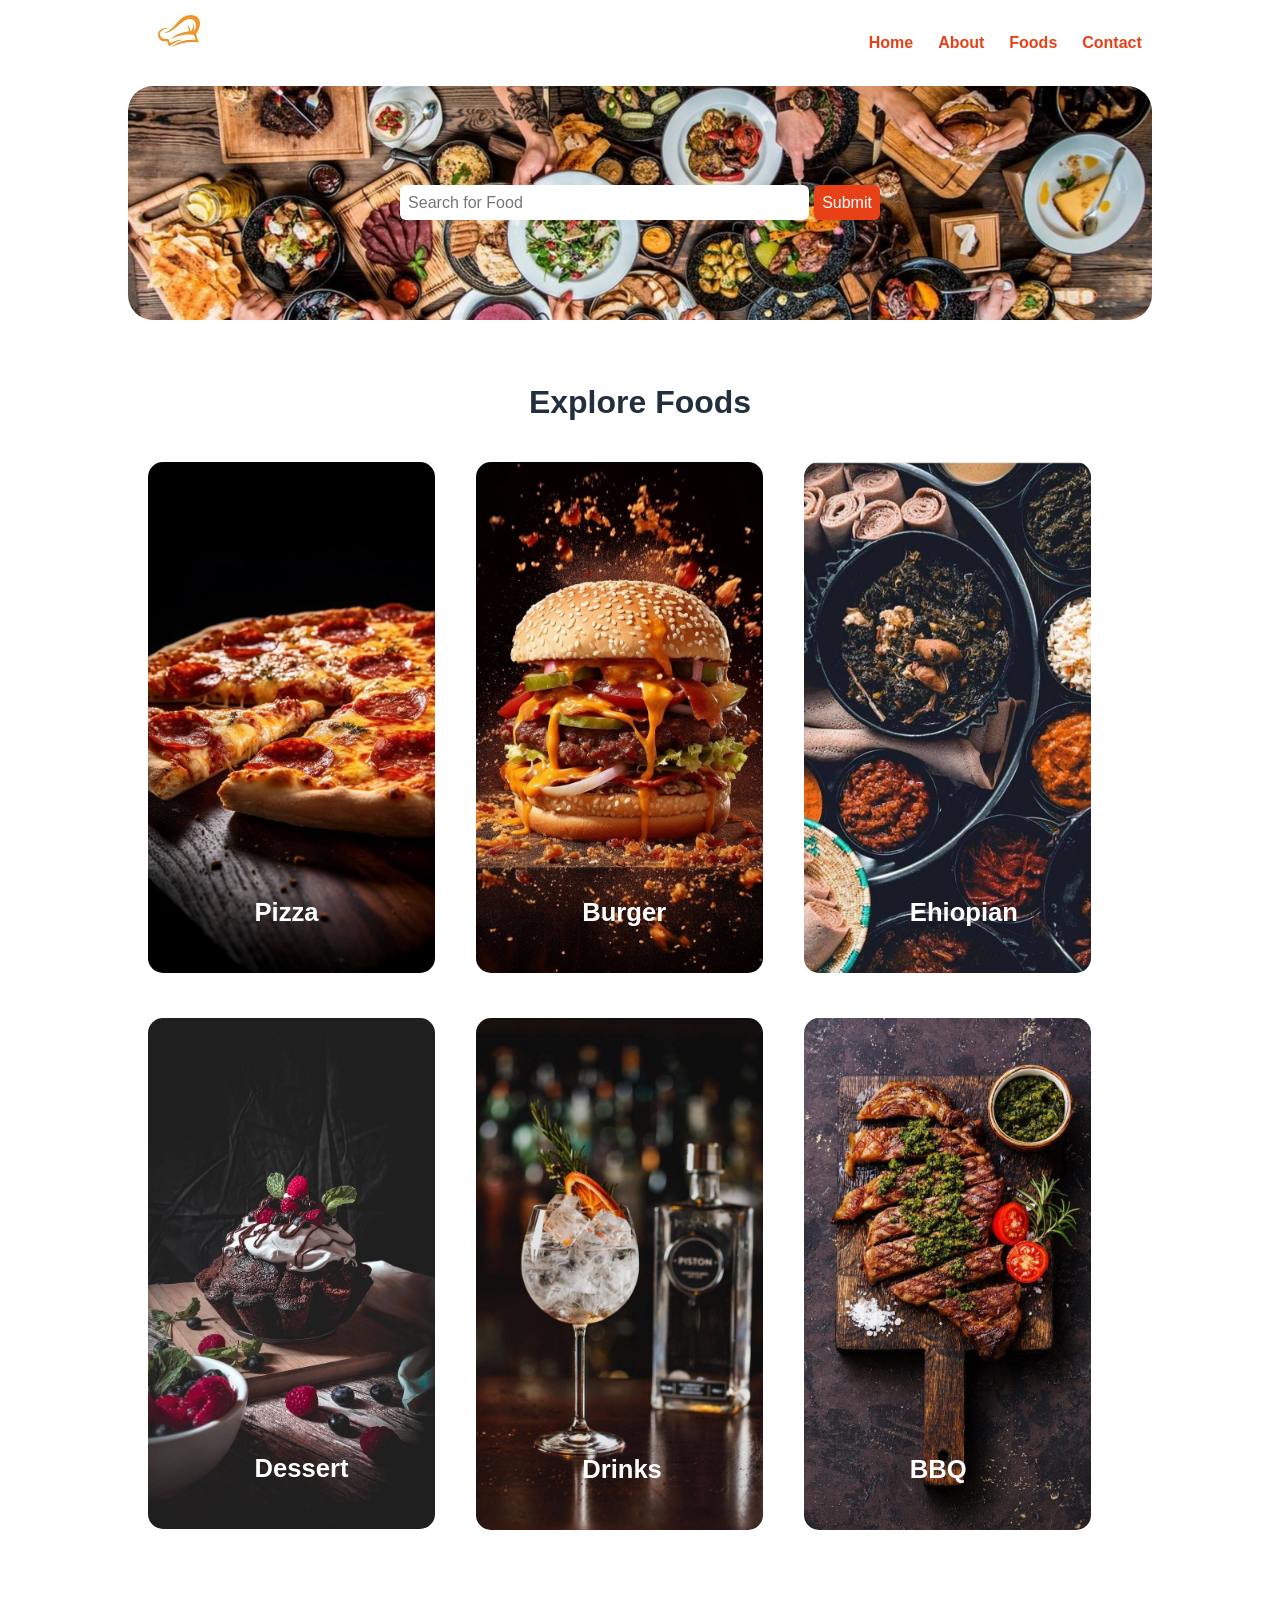
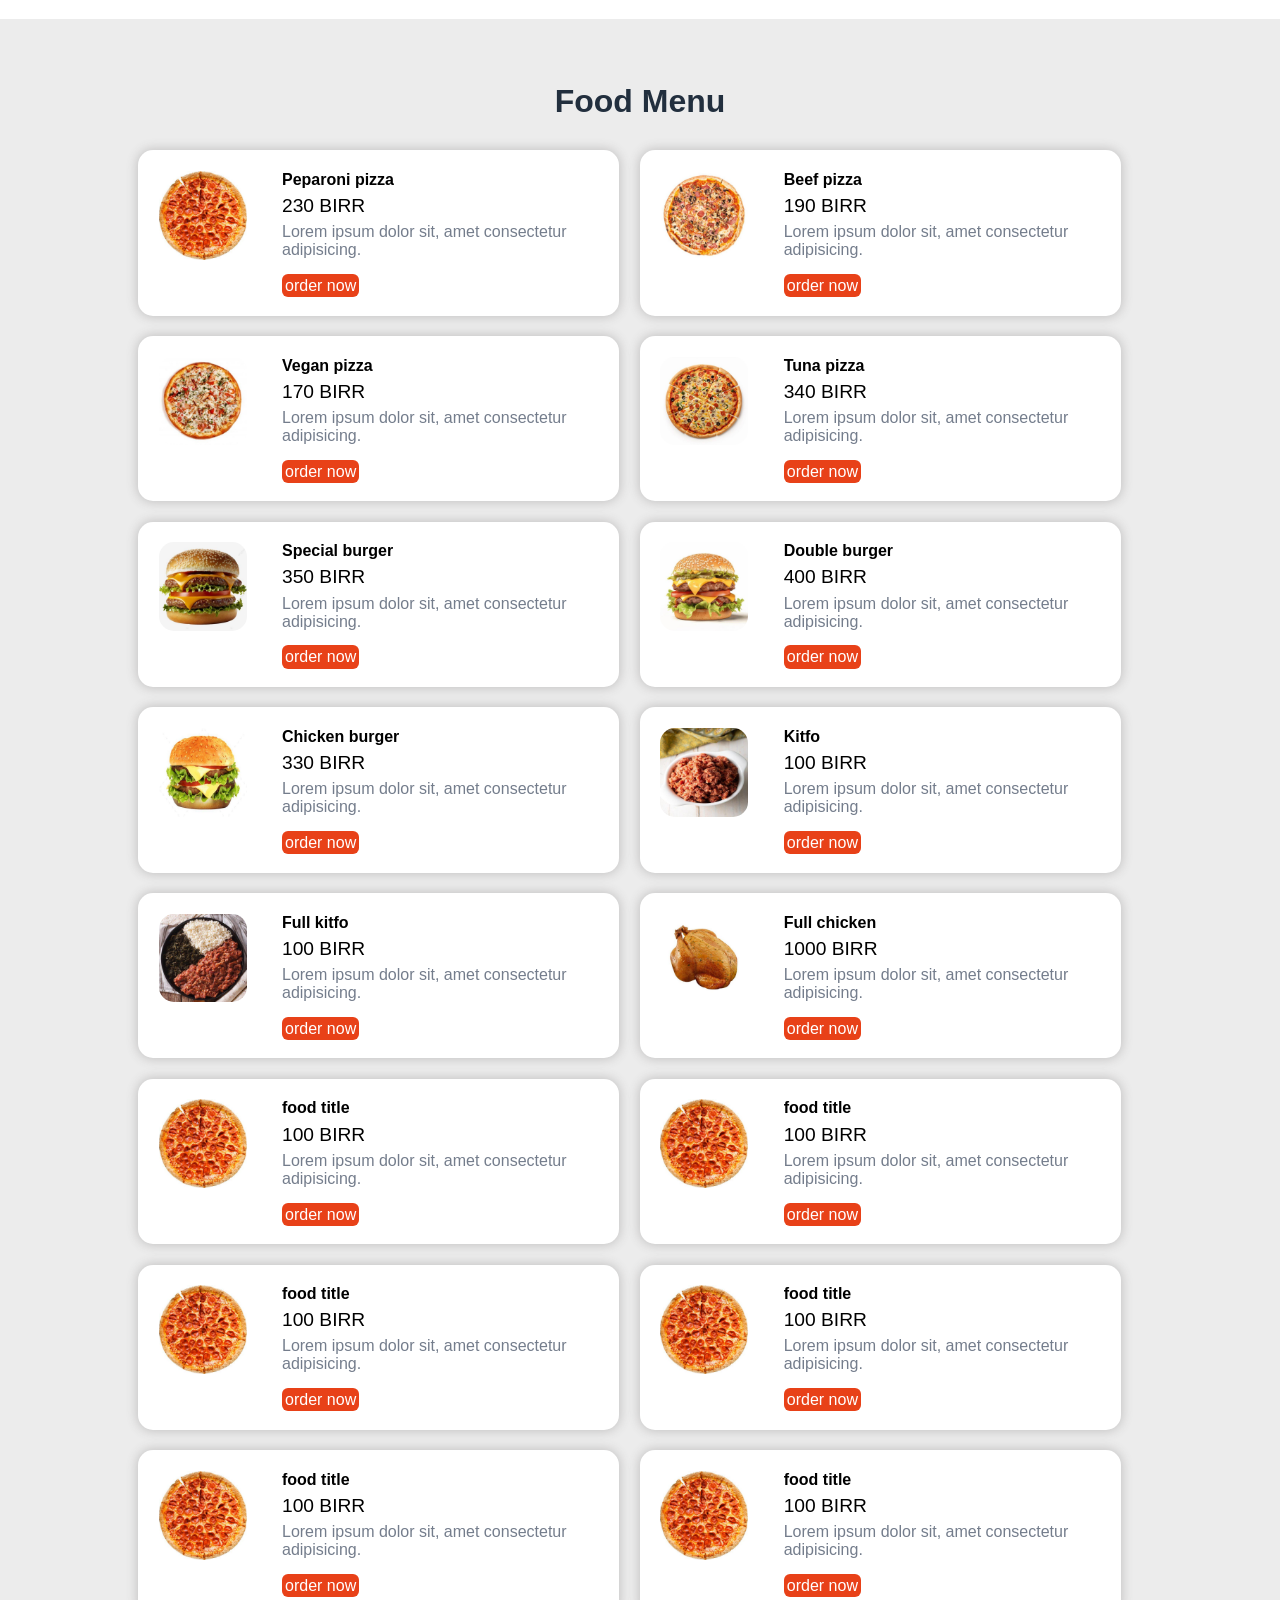
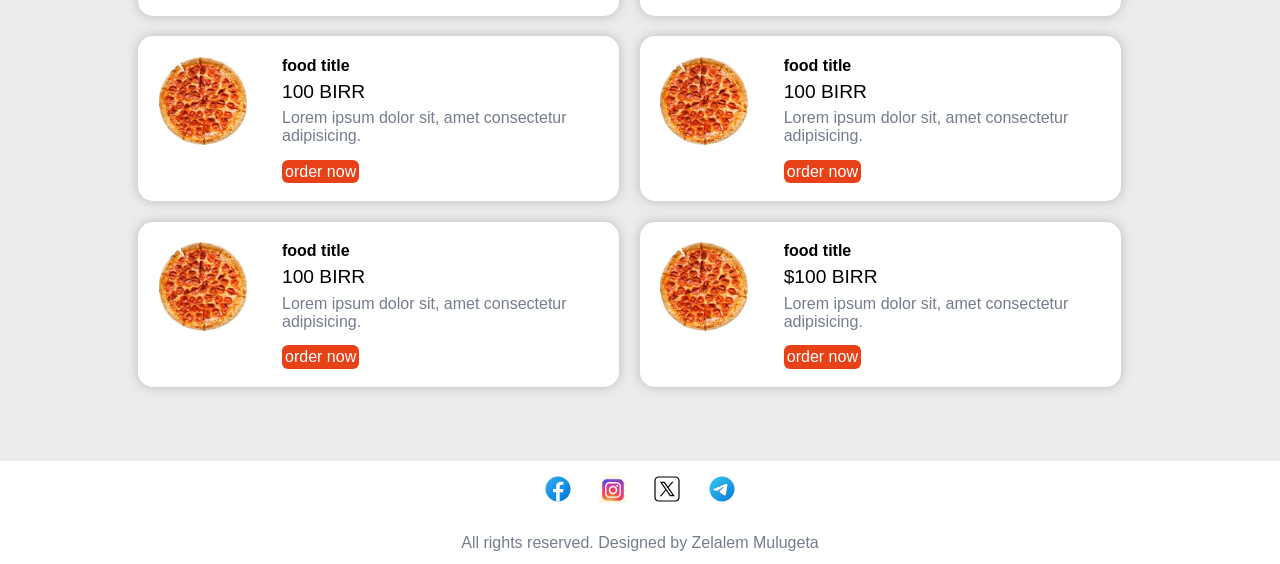
==== commit 3b7a090f: "update menu list" ====
--- a/index.html
+++ b/index.html
@@ -57,41 +57,49 @@
       <div class="container">
         <h2 class="text-center">Explore Foods</h2>
         
+        <a href="#">
         <div class="box-3 float-container">
-          <img src="/images/cata-pizza4.jpg" alt="pizza" class="img-responsive img-curve">
-
+          <img src="/images/cata-pizza4.jpg" alt="pizza" class="img-responsive img-curve">        
           <h3 class="float-text text-white">Pizza</h3>
         </div>
-
+        </a>
+
+        <a href="#">
         <div class="box-3 float-container">
           <img src="/images/cata-burger1.jpg" alt="pizza" class="img-responsive img-curve">
 
           <h3 class="float-text text-white">Burger</h3>
         </div>
-
+        </a>
+
+        <a href="#">
         <div class="box-3 float-container">
           <img src="/images/cata-habesha3.jpg" alt="pizza" class="img-responsive img-curve">
-
           <h3 class="float-text text-white">Ehiopian</h3>
         </div>
+        </a>
+
+        <a href="#">
         <div class="box-3 float-container">
           <img src="/images/cata-dessert.jpg" alt="pizza" class="img-responsive img-curve">
-
           <h3 class="float-text text-white">Dessert</h3>
         </div>
-
+        </a>
+
+        <a href="#">
         <div class="box-3 float-container">
           <img src="/images/cata-drink4.jpg" alt="pizza" class="img-responsive img-curve">
-
-          <h3 class="float-text text-white">Drinks</h3>
-        </div>
-
+        <h3 class="float-text text-white">Drinks</h3>
+        </div>
+        </a>
+
+
+        <a href="#">
         <div class="box-3 float-container">
           <img src="/images/cata-grilled.jpg" alt="pizza" class="img-responsive img-curve">
-
           <h3 class="float-text text-white">BBQ</h3>
         </div>
-
+        </a>
 
         <div class="clear-fix"></div>
 
@@ -178,97 +186,97 @@
 
         <div class="food-menu-box">
           <div class="food-menu-img">
-            <img src="/images/menupizza1.jpg" alt="peparoni pizza" class="img-responsive img-curve">
-          </div>
-
-          <div class="food-menu-description">
-            <h4>food title</h4>
-            <p class="food-price">100 BIRR</p>
-            <p class="food-detail">Lorem ipsum dolor sit, amet consectetur adipisicing.</p>
-            <br>
-            
-
-            <a href="#" class="btn btn-primary">order now</a>
-          </div>
-          <div class="clear-fix"></div>
-        </div>
-
-        <div class="food-menu-box">
-          <div class="food-menu-img">
-            <img src="/images/menupizza1.jpg" alt="peparoni pizza" class="img-responsive img-curve">
-          </div>
-
-          <div class="food-menu-description">
-            <h4>food title</h4>
-            <p class="food-price">100 BIRR</p>
-            <p class="food-detail">Lorem ipsum dolor sit, amet consectetur adipisicing.</p>
-            <br>
-            
-
-            <a href="#" class="btn btn-primary">order now</a>
-          </div>
-          <div class="clear-fix"></div>
-        </div>
-
-        <div class="food-menu-box">
-          <div class="food-menu-img">
-            <img src="/images/menupizza1.jpg" alt="peparoni pizza" class="img-responsive img-curve">
-          </div>
-
-          <div class="food-menu-description">
-            <h4>food title</h4>
-            <p class="food-price">100 BIRR</p>
-            <p class="food-detail">Lorem ipsum dolor sit, amet consectetur adipisicing.</p>
-            <br>
-            
-
-            <a href="#" class="btn btn-primary">order now</a>
-          </div>
-          <div class="clear-fix"></div>
-        </div>
-
-        <div class="food-menu-box">
-          <div class="food-menu-img">
-            <img src="/images/menupizza1.jpg" alt="peparoni pizza" class="img-responsive img-curve">
-          </div>
-
-          <div class="food-menu-description">
-            <h4>food title</h4>
-            <p class="food-price">100 BIRR</p>
-            <p class="food-detail">Lorem ipsum dolor sit, amet consectetur adipisicing.</p>
-            <br>
-            
-
-            <a href="#" class="btn btn-primary">order now</a>
-          </div>
-          <div class="clear-fix"></div>
-        </div>
-
-        <div class="food-menu-box">
-          <div class="food-menu-img">
-            <img src="/images/menupizza1.jpg" alt="peparoni pizza" class="img-responsive img-curve">
-          </div>
-
-          <div class="food-menu-description">
-            <h4>food title</h4>
-            <p class="food-price">100 BIRR</p>
-            <p class="food-detail">Lorem ipsum dolor sit, amet consectetur adipisicing.</p>
-            <br>
-            
-
-            <a href="#" class="btn btn-primary">order now</a>
-          </div>
-          <div class="clear-fix"></div>
-        </div>
-
-        <div class="food-menu-box">
-          <div class="food-menu-img">
-            <img src="/images/menupizza1.jpg" alt="peparoni pizza" class="img-responsive img-curve">
-          </div>
-
-          <div class="food-menu-description">
-            <h4>food title</h4>
-            <p class="food-price">100 BIRR</p>
+            <img src="/images/special-burger.jpg" alt="special-burger" class="img-responsive img-curve">
+          </div>
+
+          <div class="food-menu-description">
+            <h4>Special burger</h4>
+            <p class="food-price">350 BIRR</p>
+            <p class="food-detail">Lorem ipsum dolor sit, amet consectetur adipisicing.</p>
+            <br>
+            
+
+            <a href="#" class="btn btn-primary">order now</a>
+          </div>
+          <div class="clear-fix"></div>
+        </div>
+
+        <div class="food-menu-box">
+          <div class="food-menu-img">
+            <img src="/images/double-burger.jpg" alt="double burger" class="img-responsive img-curve">
+          </div>
+
+          <div class="food-menu-description">
+            <h4>Double burger</h4>
+            <p class="food-price">400 BIRR</p>
+            <p class="food-detail">Lorem ipsum dolor sit, amet consectetur adipisicing.</p>
+            <br>
+            
+
+            <a href="#" class="btn btn-primary">order now</a>
+          </div>
+          <div class="clear-fix"></div>
+        </div>
+
+        <div class="food-menu-box">
+          <div class="food-menu-img">
+            <img src="/images/chicken-burger.jpg" alt="chicken burger" class="img-responsive img-curve">
+          </div>
+
+          <div class="food-menu-description">
+            <h4>Chicken burger</h4>
+            <p class="food-price">330 BIRR</p>
+            <p class="food-detail">Lorem ipsum dolor sit, amet consectetur adipisicing.</p>
+            <br>
+            
+
+            <a href="#" class="btn btn-primary">order now</a>
+          </div>
+          <div class="clear-fix"></div>
+        </div>
+
+        <div class="food-menu-box">
+          <div class="food-menu-img">
+            <img src="/images/kitfo.jpg" alt="kitfo" class="img-responsive img-curve">
+          </div>
+
+          <div class="food-menu-description">
+            <h4>Kitfo</h4>
+            <p class="food-price">100 BIRR</p>
+            <p class="food-detail">Lorem ipsum dolor sit, amet consectetur adipisicing.</p>
+            <br>
+            
+
+            <a href="#" class="btn btn-primary">order now</a>
+          </div>
+          <div class="clear-fix"></div>
+        </div>
+
+        <div class="food-menu-box">
+          <div class="food-menu-img">
+            <img src="/images/full-kitfo.jpg" alt="full-kitfo" class="img-responsive img-curve">
+          </div>
+
+          <div class="food-menu-description">
+            <h4>Full kitfo</h4>
+            <p class="food-price">100 BIRR</p>
+            <p class="food-detail">Lorem ipsum dolor sit, amet consectetur adipisicing.</p>
+            <br>
+            
+
+            <a href="#" class="btn btn-primary">order now</a>
+          </div>
+          <div class="clear-fix"></div>
+        </div>
+
+        <div class="food-menu-box">
+          <div class="food-menu-img">
+            <img src="/images/full-chicken.jpg" alt="full chicken" class="img-responsive img-curve">
+          </div>
+
+          <div class="food-menu-description">
+            <h4>Full chicken</h4>
+            <p class="food-price">1000 BIRR</p>
             <p class="food-detail">Lorem ipsum dolor sit, amet consectetur adipisicing.</p>
             <br>
             
--- a/style.css
+++ b/style.css
@@ -97,7 +97,7 @@
 }
 .float-text {
   position: absolute;
-  left: 40%;
+  left: 37%;
   bottom: 50px;
 }
 
@@ -184,4 +184,63 @@
 .social-picture {
   width: 30px;
   height: 30px;
-}+}
+
+
+
+
+/* CSS for Mobile Size or Smaller Screen */
+
+@media only screen and (max-width:768px){
+  .logo{
+      width: 80%;
+      float: none;
+      margin: 1% auto;
+  }
+
+  .menu ul{
+      text-align: center;
+  }
+
+  .food-search input[type="search"]{
+      width: 90%;
+      padding: 2%;
+      margin-bottom: 3%;
+  }
+
+  .btn{
+      width: 91%;
+      padding: 2%;
+  }
+
+  .food-search{
+      padding: 10% 0;
+  }
+
+  .categories{
+      padding: 20% 0;
+  }
+  h2{
+      margin-bottom: 10%;
+  }
+  .box-3{
+      width: 100%;
+      margin: 4% auto;
+  }
+
+  .food-menu{
+      padding: 20% 0;
+  }
+
+  .food-menu-box{
+      width: 90%;
+      padding: 5%;
+      margin-bottom: 5%;
+  }
+  .social{
+      padding: 5% 0;
+  }
+  .order{
+      width: 100%;
+  }
+}
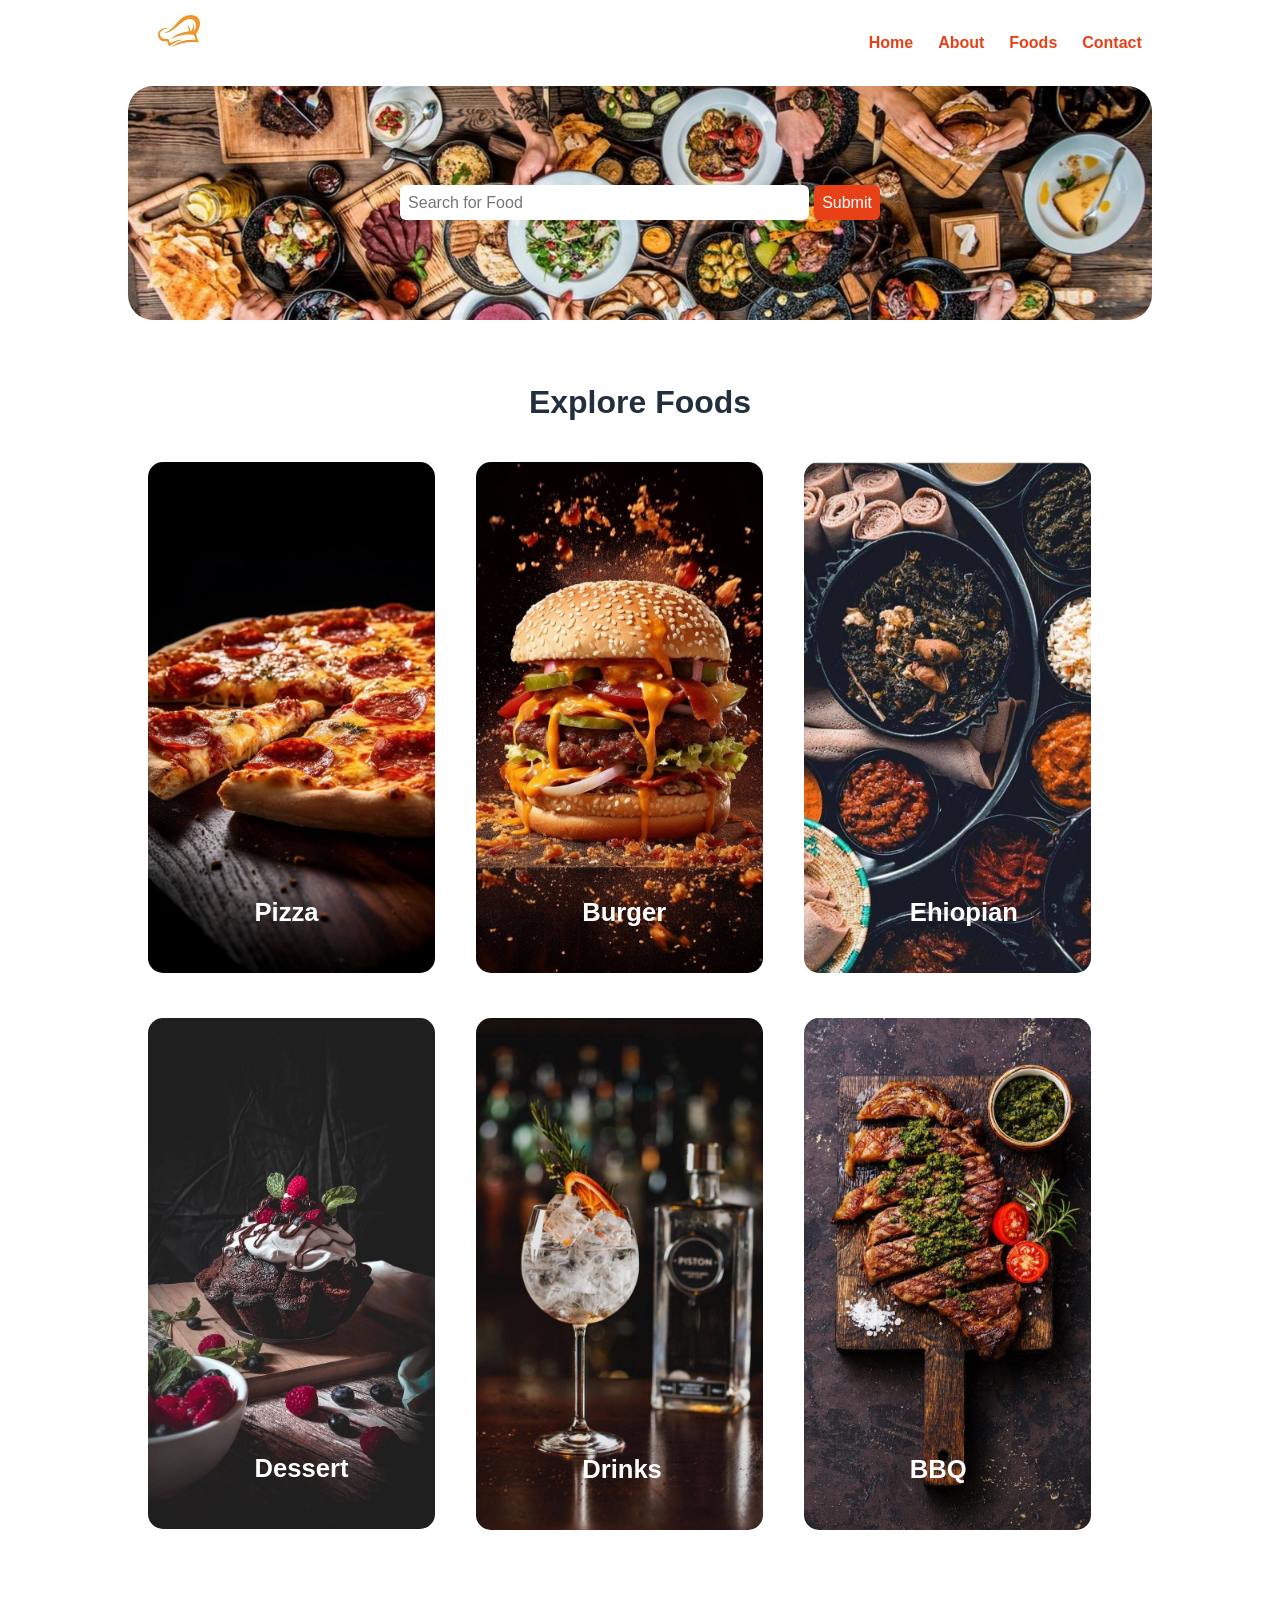
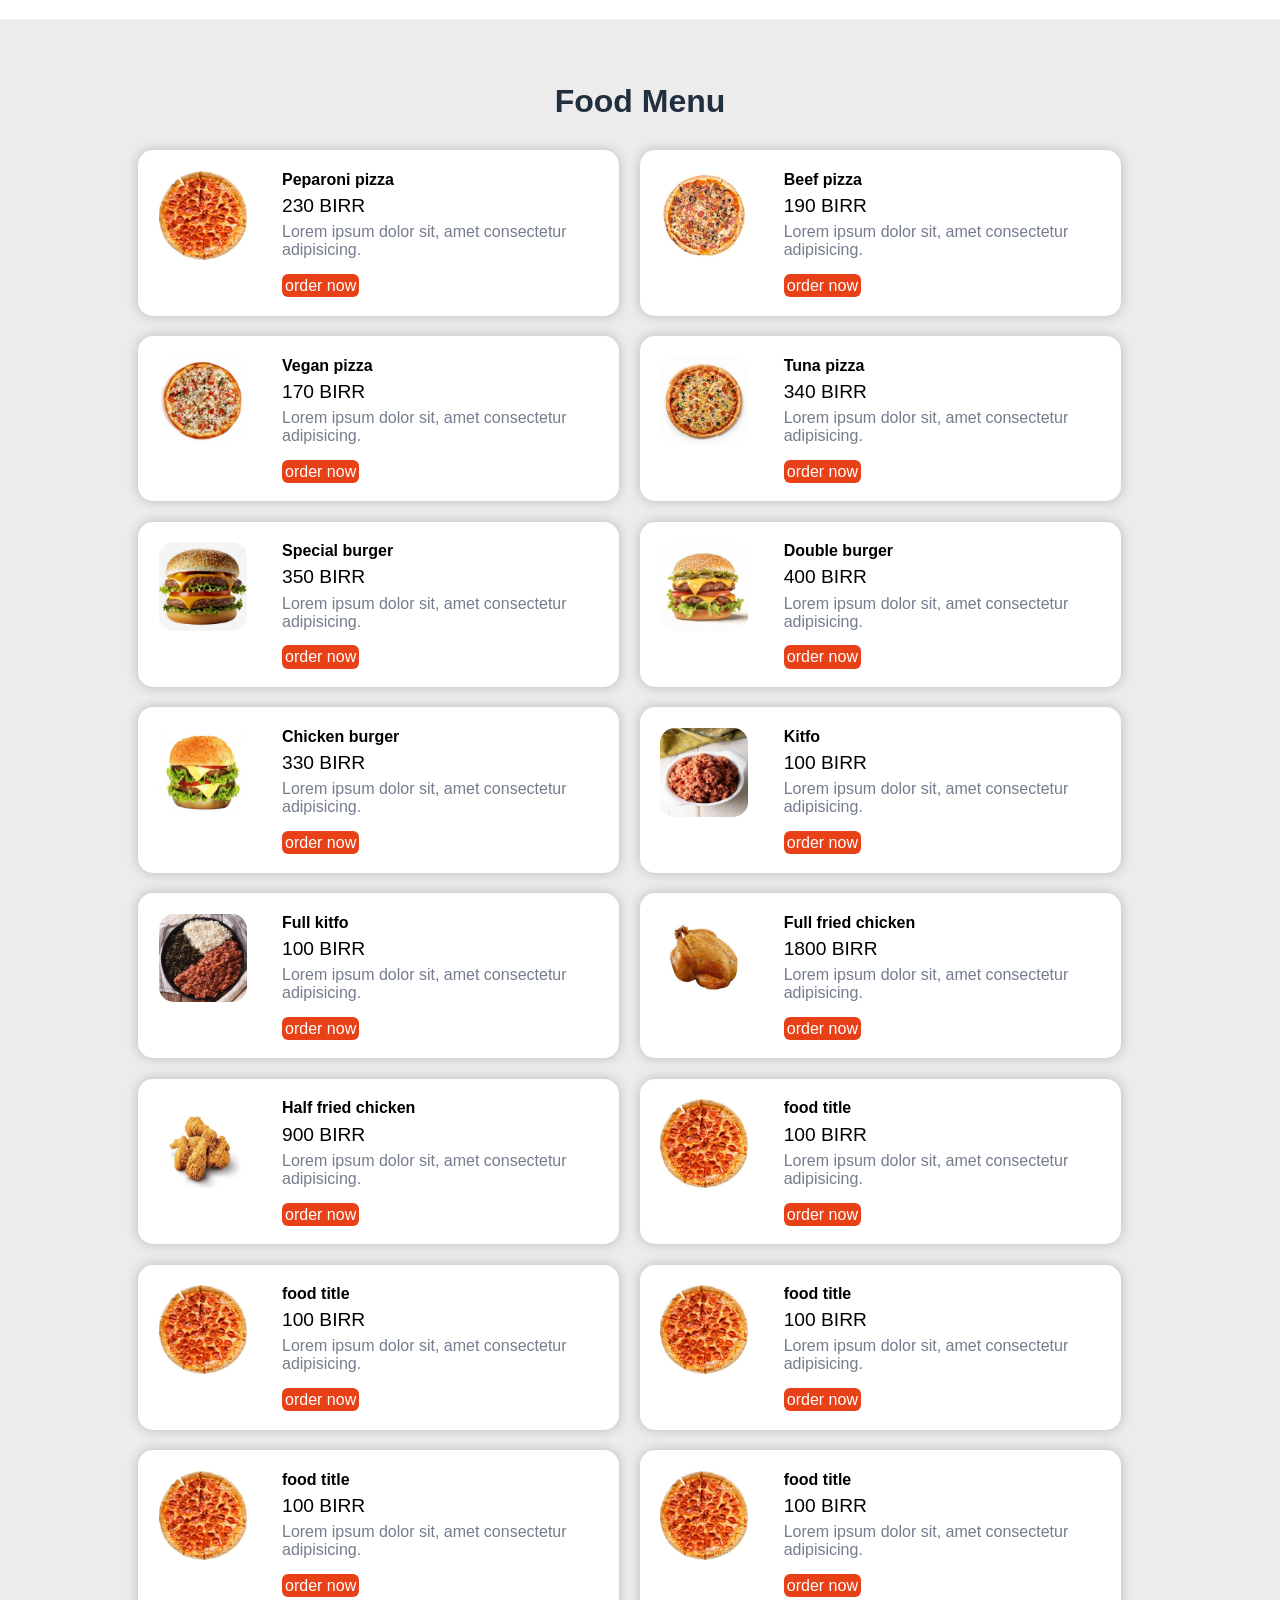
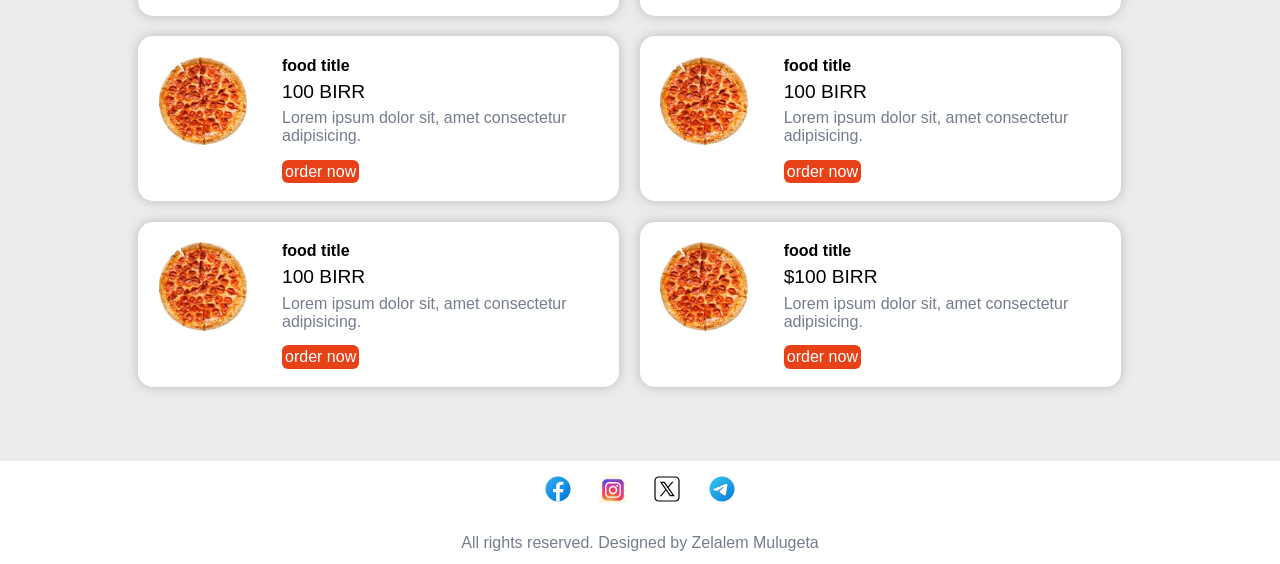
==== commit 41cd3956: "update menu list" ====
--- a/index.html
+++ b/index.html
@@ -275,25 +275,25 @@
           </div>
 
           <div class="food-menu-description">
-            <h4>Full chicken</h4>
-            <p class="food-price">1000 BIRR</p>
-            <p class="food-detail">Lorem ipsum dolor sit, amet consectetur adipisicing.</p>
-            <br>
-            
-
-            <a href="#" class="btn btn-primary">order now</a>
-          </div>
-          <div class="clear-fix"></div>
-        </div>
-
-        <div class="food-menu-box">
-          <div class="food-menu-img">
-            <img src="/images/menupizza1.jpg" alt="peparoni pizza" class="img-responsive img-curve">
-          </div>
-
-          <div class="food-menu-description">
-            <h4>food title</h4>
-            <p class="food-price">100 BIRR</p>
+            <h4>Full fried chicken</h4>
+            <p class="food-price">1800 BIRR</p>
+            <p class="food-detail">Lorem ipsum dolor sit, amet consectetur adipisicing.</p>
+            <br>
+            
+
+            <a href="#" class="btn btn-primary">order now</a>
+          </div>
+          <div class="clear-fix"></div>
+        </div>
+
+        <div class="food-menu-box">
+          <div class="food-menu-img">
+            <img src="/images/half-fried-chocken.jpg" alt="half chicken" class="img-responsive img-curve">
+          </div>
+
+          <div class="food-menu-description">
+            <h4>Half fried chicken</h4>
+            <p class="food-price">900 BIRR</p>
             <p class="food-detail">Lorem ipsum dolor sit, amet consectetur adipisicing.</p>
             <br>
             
--- a/style.css
+++ b/style.css
@@ -244,3 +244,7 @@
       width: 100%;
   }
 }
+
+
+
+
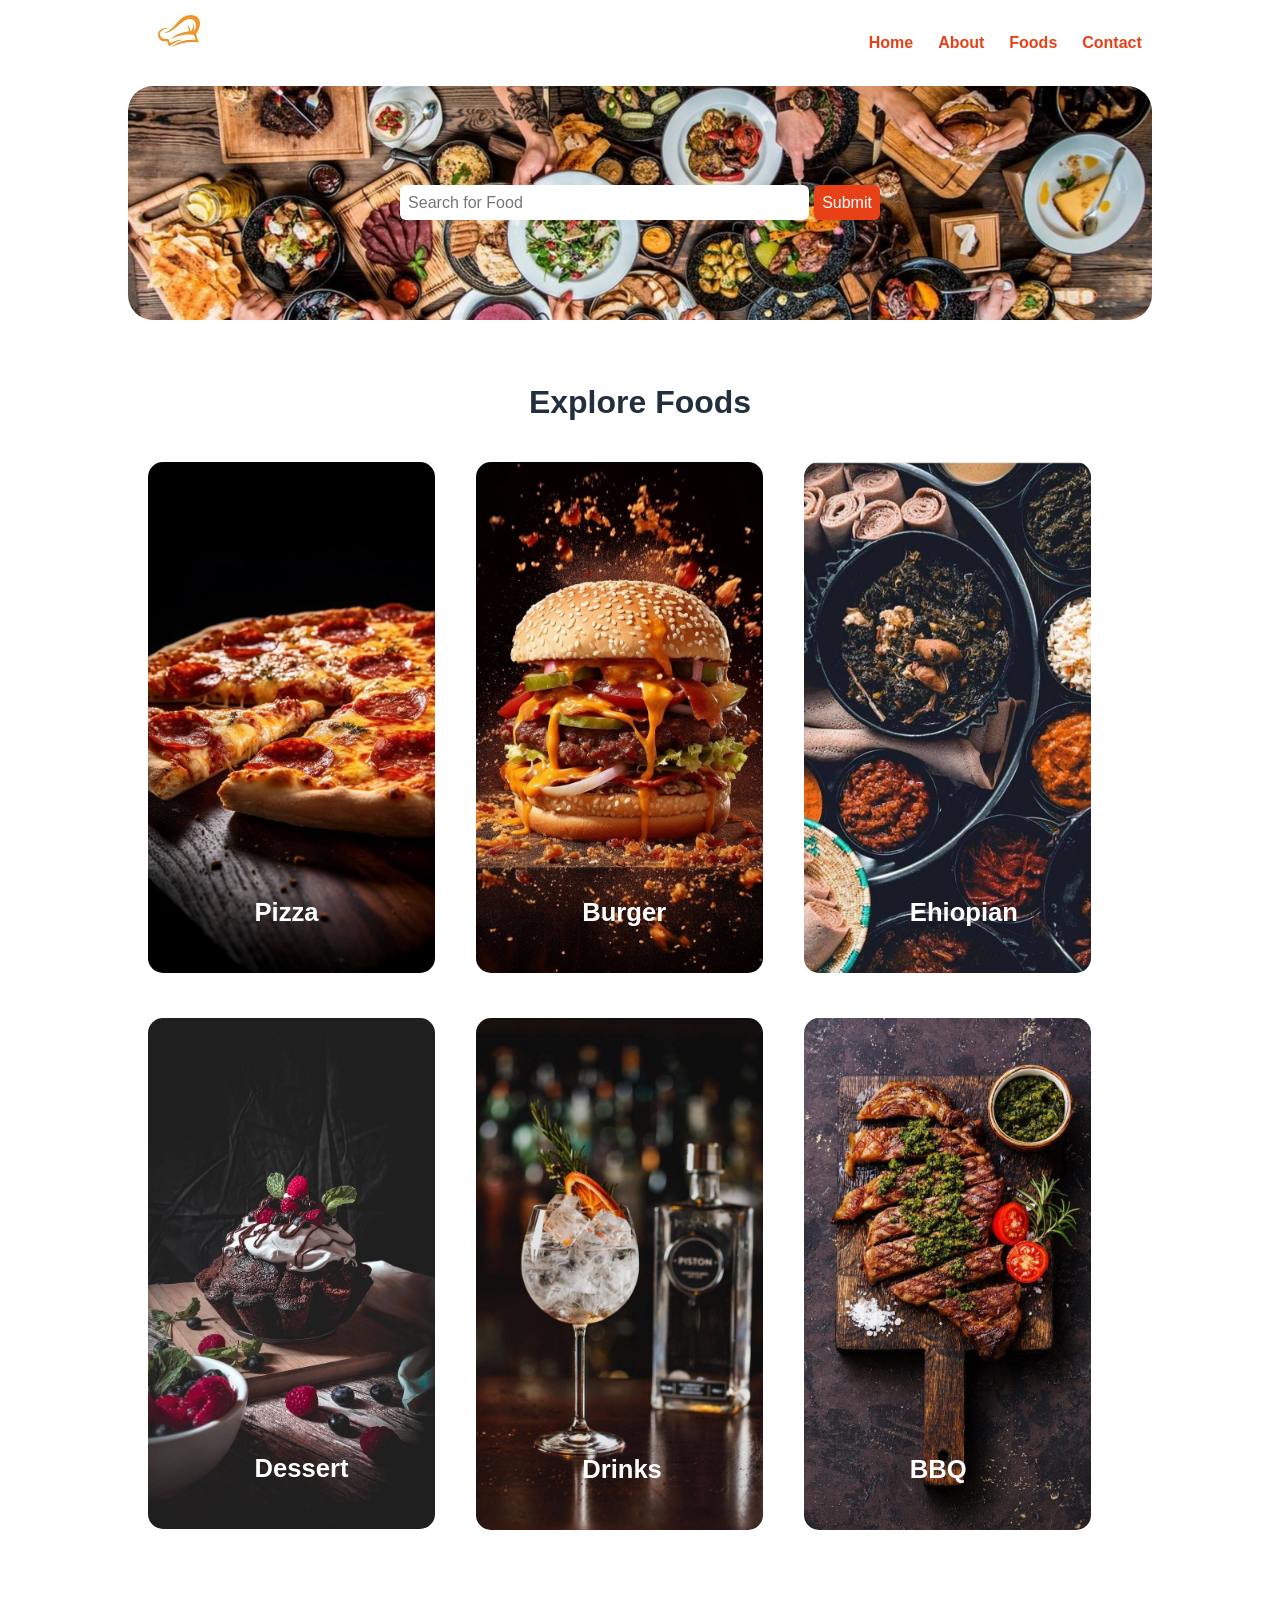
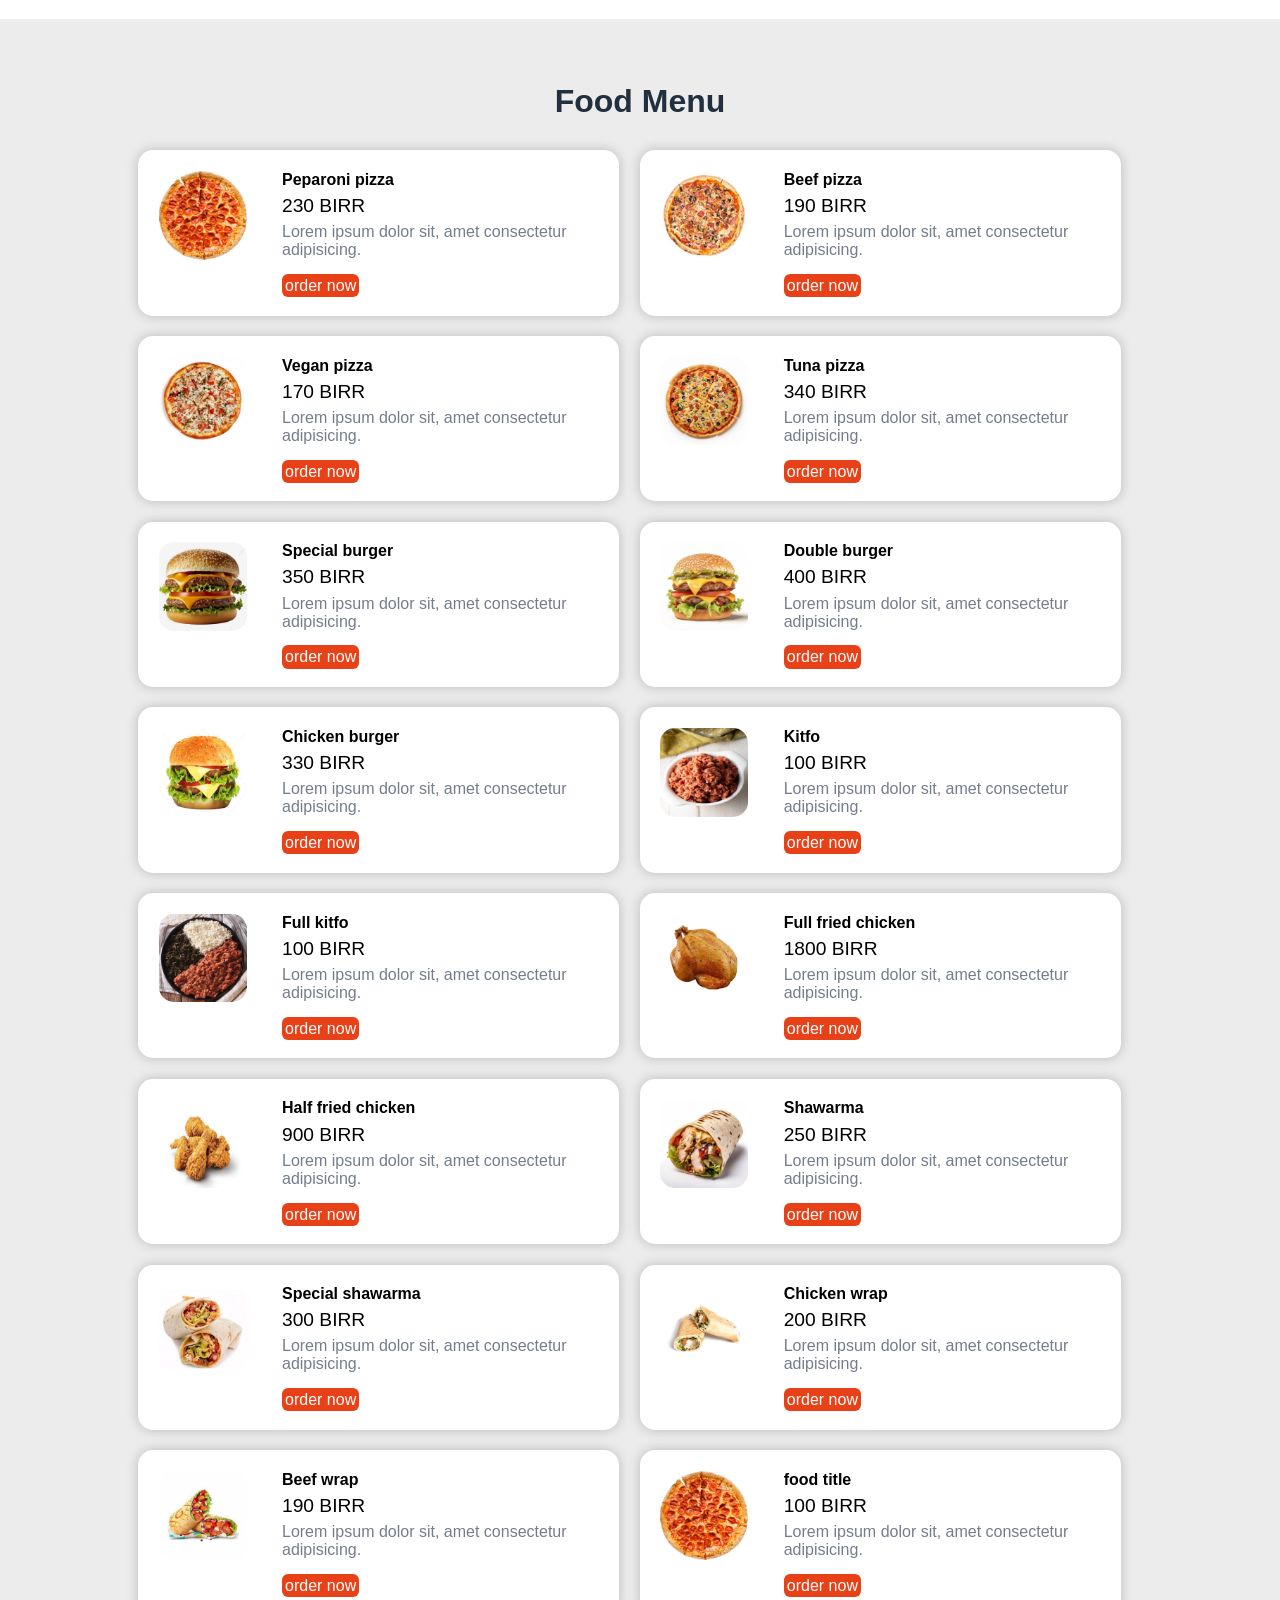
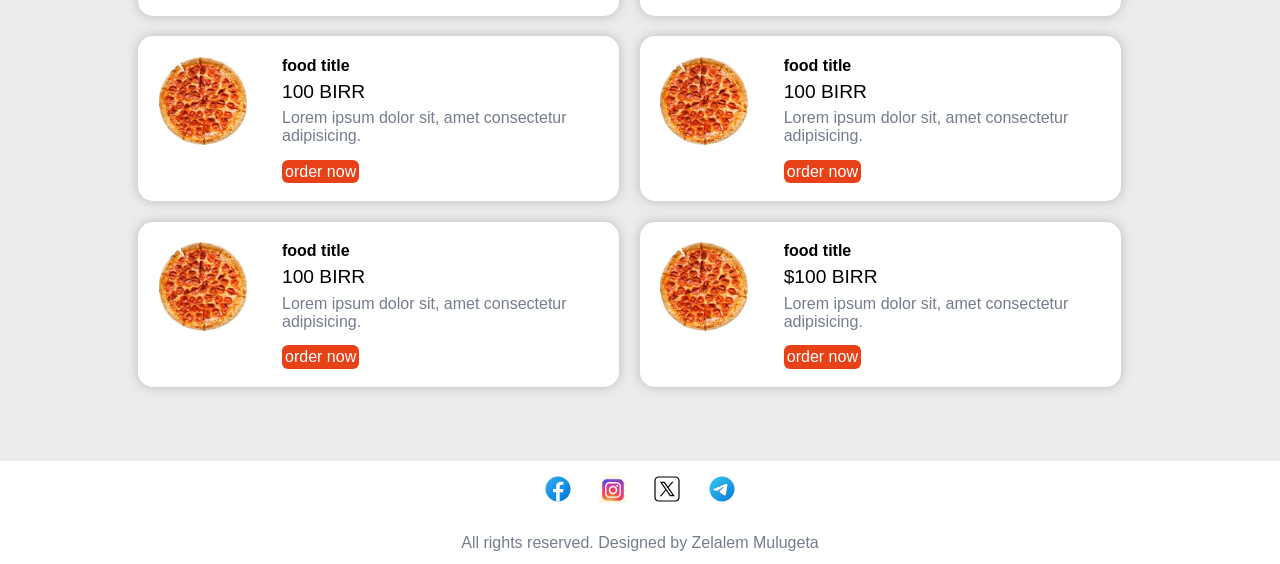
==== commit dc184472: "update menu list" ====
--- a/index.html
+++ b/index.html
@@ -305,63 +305,63 @@
 
         <div class="food-menu-box">
           <div class="food-menu-img">
-            <img src="/images/menupizza1.jpg" alt="peparoni pizza" class="img-responsive img-curve">
-          </div>
-
-          <div class="food-menu-description">
-            <h4>food title</h4>
-            <p class="food-price">100 BIRR</p>
-            <p class="food-detail">Lorem ipsum dolor sit, amet consectetur adipisicing.</p>
-            <br>
-            
-
-            <a href="#" class="btn btn-primary">order now</a>
-          </div>
-          <div class="clear-fix"></div>
-        </div>
-
-        <div class="food-menu-box">
-          <div class="food-menu-img">
-            <img src="/images/menupizza1.jpg" alt="peparoni pizza" class="img-responsive img-curve">
-          </div>
-
-          <div class="food-menu-description">
-            <h4>food title</h4>
-            <p class="food-price">100 BIRR</p>
-            <p class="food-detail">Lorem ipsum dolor sit, amet consectetur adipisicing.</p>
-            <br>
-            
-
-            <a href="#" class="btn btn-primary">order now</a>
-          </div>
-          <div class="clear-fix"></div>
-        </div>
-
-        <div class="food-menu-box">
-          <div class="food-menu-img">
-            <img src="/images/menupizza1.jpg" alt="peparoni pizza" class="img-responsive img-curve">
-          </div>
-
-          <div class="food-menu-description">
-            <h4>food title</h4>
-            <p class="food-price">100 BIRR</p>
-            <p class="food-detail">Lorem ipsum dolor sit, amet consectetur adipisicing.</p>
-            <br>
-            
-
-            <a href="#" class="btn btn-primary">order now</a>
-          </div>
-          <div class="clear-fix"></div>
-        </div>
-
-        <div class="food-menu-box">
-          <div class="food-menu-img">
-            <img src="/images/menupizza1.jpg" alt="peparoni pizza" class="img-responsive img-curve">
-          </div>
-
-          <div class="food-menu-description">
-            <h4>food title</h4>
-            <p class="food-price">100 BIRR</p>
+            <img src="/images/shawarma.jpg" alt="noraml shawarma" class="img-responsive img-curve">
+          </div>
+
+          <div class="food-menu-description">
+            <h4>Shawarma</h4>
+            <p class="food-price">250 BIRR</p>
+            <p class="food-detail">Lorem ipsum dolor sit, amet consectetur adipisicing.</p>
+            <br>
+            
+
+            <a href="#" class="btn btn-primary">order now</a>
+          </div>
+          <div class="clear-fix"></div>
+        </div>
+
+        <div class="food-menu-box">
+          <div class="food-menu-img">
+            <img src="/images/special-shawarma.jpg" alt="special shawarma" class="img-responsive img-curve">
+          </div>
+
+          <div class="food-menu-description">
+            <h4>Special shawarma</h4>
+            <p class="food-price">300 BIRR</p>
+            <p class="food-detail">Lorem ipsum dolor sit, amet consectetur adipisicing.</p>
+            <br>
+            
+
+            <a href="#" class="btn btn-primary">order now</a>
+          </div>
+          <div class="clear-fix"></div>
+        </div>
+
+        <div class="food-menu-box">
+          <div class="food-menu-img">
+            <img src="/images/chicken-wrap.jpg" alt="shicken wrap" class="img-responsive img-curve">
+          </div>
+
+          <div class="food-menu-description">
+            <h4>Chicken wrap</h4>
+            <p class="food-price">200 BIRR</p>
+            <p class="food-detail">Lorem ipsum dolor sit, amet consectetur adipisicing.</p>
+            <br>
+            
+
+            <a href="#" class="btn btn-primary">order now</a>
+          </div>
+          <div class="clear-fix"></div>
+        </div>
+
+        <div class="food-menu-box">
+          <div class="food-menu-img">
+            <img src="/images/beef-wrap.jpg" alt="peparoni pizza" class="img-responsive img-curve">
+          </div>
+
+          <div class="food-menu-description">
+            <h4>Beef wrap</h4>
+            <p class="food-price">190 BIRR</p>
             <p class="food-detail">Lorem ipsum dolor sit, amet consectetur adipisicing.</p>
             <br>
             
